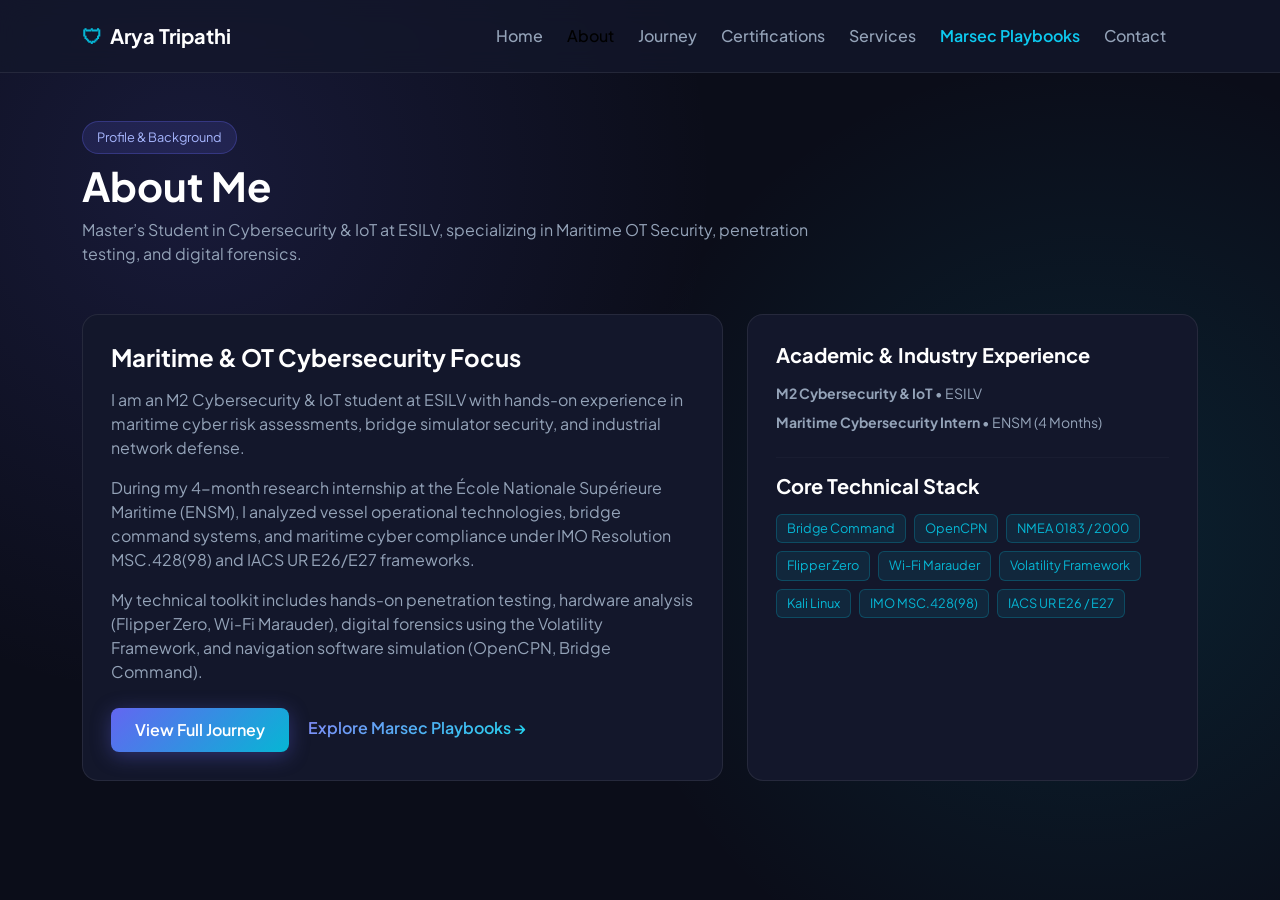
==== pages/about.html @ 4ea8a37b "Update about page with ESILV and ENSM experience" ====
<!DOCTYPE html>
<html lang="en">
<head>
    <meta charset="UTF-8">
    <meta name="viewport" content="width=device-width, initial-scale=1.0">
    <title>About | Arya Tripathi</title>
    <!-- Bootstrap 5 -->
    <link href="https://cdn.jsdelivr.net/npm/bootstrap@5.3.0/dist/css/bootstrap.min.css" rel="stylesheet">
    <!-- Google Fonts -->
    <link href="https://fonts.googleapis.com/css2?family=Plus+Jakarta+Sans:wght@300;400;600;700&display=swap" rel="stylesheet">
    <style>
        :root {
            --bg-dark: #0b0d19;
            --card-bg: #13172b;
            --accent-purple: #6366f1;
            --accent-cyan: #06b6d4;
            --text-main: #f8fafc;
            --text-muted: #94a3b8;
        }

        body {
            background-color: var(--bg-dark);
            color: var(--text-main);
            font-family: 'Plus Jakarta Sans', sans-serif;
            background-image: 
                radial-gradient(circle at 15% 20%, rgba(99, 102, 241, 0.15) 0%, transparent 40%),
                radial-gradient(circle at 85% 60%, rgba(6, 182, 212, 0.12) 0%, transparent 40%);
            background-attachment: fixed;
            min-height: 100vh;
        }

        .navbar-custom {
            background: rgba(19, 23, 43, 0.75);
            backdrop-filter: blur(12px);
            border-bottom: 1px solid rgba(255, 255, 255, 0.08);
        }

        .nav-link {
            color: var(--text-muted);
            font-weight: 500;
            transition: color 0.3s;
        }

        .nav-link:hover, .nav-link.active {
            color: var(--accent-cyan);
        }

        .card-custom {
            background: var(--card-bg);
            border: 1px solid rgba(255, 255, 255, 0.08);
            border-radius: 16px;
            padding: 28px;
            transition: all 0.3s ease;
        }

        .card-custom:hover {
            border-color: rgba(99, 102, 241, 0.4);
            transform: translateY(-2px);
        }

        .text-gradient {
            background: linear-gradient(135deg, #818cf8, #22d3ee);
            -webkit-background-clip: text;
            -webkit-text-fill-color: transparent;
        }

        .badge-custom {
            background: rgba(99, 102, 241, 0.15);
            color: #a5b4fc;
            border: 1px solid rgba(99, 102, 241, 0.3);
            border-radius: 20px;
            padding: 6px 14px;
            font-size: 0.8rem;
        }

        .tag-tech {
            background: rgba(6, 182, 212, 0.1);
            color: var(--accent-cyan);
            border: 1px solid rgba(6, 182, 212, 0.25);
            border-radius: 6px;
            padding: 4px 10px;
            font-size: 0.8rem;
            display: inline-block;
        }

        .btn-glow {
            background: linear-gradient(135deg, var(--accent-purple), var(--accent-cyan));
            color: #fff;
            border: none;
            border-radius: 8px;
            font-weight: 600;
            padding: 10px 24px;
            box-shadow: 0 4px 20px rgba(99, 102, 241, 0.35);
            transition: transform 0.2s, box-shadow 0.2s;
            text-decoration: none;
        }

        .btn-glow:hover {
            transform: translateY(-2px);
            box-shadow: 0 6px 25px rgba(6, 182, 212, 0.45);
            color: #fff;
        }
    </style>
</head>
<body>

    <!-- Navigation Bar -->
    <nav class="navbar navbar-expand-lg navbar-custom sticky-top py-3">
        <div class="container">
            <a class="navbar-brand fw-bold text-white d-flex align-items-center gap-2" href="../index.html">
                <span style="color: var(--accent-cyan);">&#128737;</span> Arya Tripathi
            </a>
            <button class="navbar-toggler text-white border-0" type="button" data-bs-toggle="collapse" data-bs-target="#navbarNav">
                <span class="navbar-toggler-icon"></span>
            </button>
            <div class="collapse navbar-collapse justify-content-end" id="navbarNav">
                <ul class="navbar-nav gap-2 me-4">
                    <li class="nav-item"><a class="nav-link" href="../index.html">Home</a></li>
                    <li class="nav-item"><a class="nav-link active" href="about.html">About</a></li>
                    <li class="nav-item"><a class="nav-link" href="journey.html">Journey</a></li>
                    <li class="nav-item"><a class="nav-link" href="certifications.html">Certifications</a></li>
                    <li class="nav-item"><a class="nav-link" href="services.html">Services</a></li>
                    <li class="nav-item"><a class="nav-link text-info fw-semibold" href="playbook.html">Marsec Playbooks</a></li>
                    <li class="nav-item"><a class="nav-link" href="contact.html">Contact</a></li>
                </ul>
            </div>
        </div>
    </nav>

    <!-- Main Content -->
    <section class="py-5">
        <div class="container">
            <div class="mb-5">
                <span class="badge-custom mb-2 d-inline-block">Profile & Background</span>
                <h1 class="fw-bold text-white">About Me</h1>
                <p class="text-secondary col-lg-8" style="color: var(--text-muted) !important;">
                    Master’s Student in Cybersecurity & IoT at ESILV, specializing in Maritime OT Security, penetration testing, and digital forensics.
                </p>
            </div>

            <div class="row g-4">
                <!-- Biography -->
                <div class="col-lg-7">
                    <div class="card-custom h-100">
                        <h3 class="h4 text-white fw-bold mb-3">Maritime & OT Cybersecurity Focus</h3>
                        <p class="text-secondary mb-3" style="color: var(--text-muted) !important;">
                            I am an M2 Cybersecurity & IoT student at ESILV with hands-on experience in maritime cyber risk assessments, bridge simulator security, and industrial network defense.
                        </p>
                        <p class="text-secondary mb-3" style="color: var(--text-muted) !important;">
                            During my 4-month research internship at the École Nationale Supérieure Maritime (ENSM), I analyzed vessel operational technologies, bridge command systems, and maritime cyber compliance under IMO Resolution MSC.428(98) and IACS UR E26/E27 frameworks.
                        </p>
                        <p class="text-secondary mb-4" style="color: var(--text-muted) !important;">
                            My technical toolkit includes hands-on penetration testing, hardware analysis (Flipper Zero, Wi-Fi Marauder), digital forensics using the Volatility Framework, and navigation software simulation (OpenCPN, Bridge Command).
                        </p>
                        <div>
                            <a href="journey.html" class="btn btn-glow me-3">View Full Journey</a>
                            <a href="playbook.html" class="text-gradient fw-semibold text-decoration-none">Explore Marsec Playbooks &rarr;</a>
                        </div>
                    </div>
                </div>

                <!-- Academic & Technical Stack -->
                <div class="col-lg-5">
                    <div class="card-custom h-100">
                        <h3 class="h5 text-white fw-bold mb-3">Academic & Industry Experience</h3>
                        <p class="small text-secondary mb-2" style="color: var(--text-muted) !important;">
                            <strong>M2 Cybersecurity & IoT</strong> &bull; ESILV
                        </p>
                        <p class="small text-secondary mb-4" style="color: var(--text-muted) !important;">
                            <strong>Maritime Cybersecurity Intern</strong> &bull; ENSM (4 Months)
                        </p>

                        <hr style="border-color: rgba(255, 255, 255, 0.1);">

                        <h3 class="h5 text-white fw-bold my-3">Core Technical Stack</h3>
                        <div class="d-flex flex-wrap gap-2 mb-3">
                            <span class="tag-tech">Bridge Command</span>
                            <span class="tag-tech">OpenCPN</span>
                            <span class="tag-tech">NMEA 0183 / 2000</span>
                            <span class="tag-tech">Flipper Zero</span>
                            <span class="tag-tech">Wi-Fi Marauder</span>
                            <span class="tag-tech">Volatility Framework</span>
                            <span class="tag-tech">Kali Linux</span>
                            <span class="tag-tech">IMO MSC.428(98)</span>
                            <span class="tag-tech">IACS UR E26 / E27</span>
                        </div>
                    </div>
                </div>
            </div>
        </div>
    </section>

    <!-- Bootstrap JS -->
    <script src="https://cdn.jsdelivr.net/npm/bootstrap@5.3.0/dist/js/bootstrap.bundle.min.js"></script>
</body>
</html>
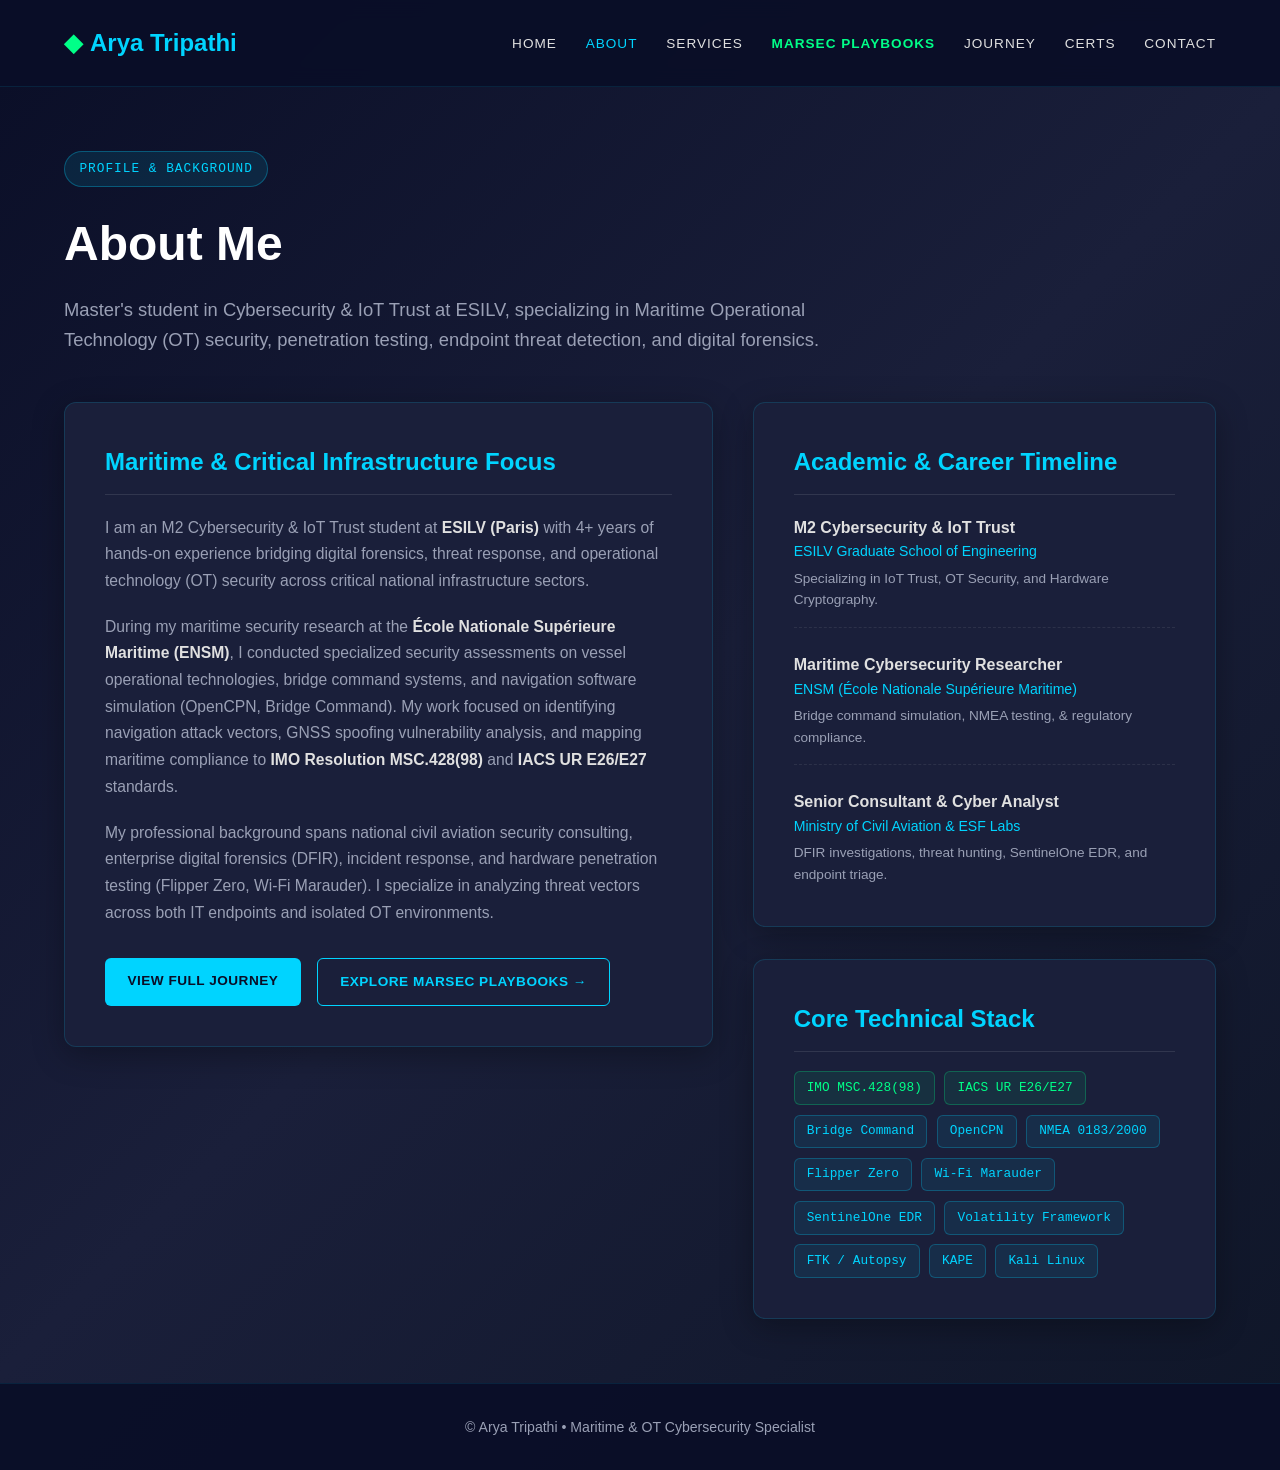
==== commit 25eb6fe6: "Enhance About page with expanded CV experience and responsive card layout" ====
--- a/pages/about.html
+++ b/pages/about.html
@@ -3,194 +3,357 @@
 <head>
     <meta charset="UTF-8">
     <meta name="viewport" content="width=device-width, initial-scale=1.0">
-    <title>About | Arya Tripathi</title>
-    <!-- Bootstrap 5 -->
-    <link href="https://cdn.jsdelivr.net/npm/bootstrap@5.3.0/dist/css/bootstrap.min.css" rel="stylesheet">
-    <!-- Google Fonts -->
-    <link href="https://fonts.googleapis.com/css2?family=Plus+Jakarta+Sans:wght@300;400;600;700&display=swap" rel="stylesheet">
+    <title>About | Arya Tripathi - Maritime & OT Cybersecurity</title>
     <style>
+        * {
+            margin: 0;
+            padding: 0;
+            box-sizing: border-box;
+        }
+
         :root {
-            --bg-dark: #0b0d19;
-            --card-bg: #13172b;
-            --accent-purple: #6366f1;
-            --accent-cyan: #06b6d4;
-            --text-main: #f8fafc;
-            --text-muted: #94a3b8;
+            --primary: #00d4ff;
+            --primary-dark: #0099cc;
+            --secondary: #1e3a5f;
+            --accent: #00ff88;
+            --dark-bg: #0a0e27;
+            --card-bg: #1a1f3a;
+            --text-light: #e0e0e0;
+            --text-muted: #9aa0b5;
         }
 
         body {
-            background-color: var(--bg-dark);
-            color: var(--text-main);
-            font-family: 'Plus Jakarta Sans', sans-serif;
-            background-image: 
-                radial-gradient(circle at 15% 20%, rgba(99, 102, 241, 0.15) 0%, transparent 40%),
-                radial-gradient(circle at 85% 60%, rgba(6, 182, 212, 0.12) 0%, transparent 40%);
-            background-attachment: fixed;
+            font-family: 'Segoe UI', Tahoma, Geneva, Verdana, sans-serif;
+            background: linear-gradient(135deg, #0a0e27 0%, #1a1f3a 50%, #0f1628 100%);
+            color: var(--text-light);
+            line-height: 1.6;
             min-height: 100vh;
-        }
-
-        .navbar-custom {
-            background: rgba(19, 23, 43, 0.75);
-            backdrop-filter: blur(12px);
-            border-bottom: 1px solid rgba(255, 255, 255, 0.08);
-        }
-
-        .nav-link {
+            display: flex;
+            flex-direction: column;
+        }
+
+        /* Navigation Bar */
+        nav {
+            display: flex;
+            justify-content: space-between;
+            align-items: center;
+            padding: 1.5rem 5%;
+            background: rgba(10, 14, 39, 0.95);
+            backdrop-filter: blur(10px);
+            border-bottom: 1px solid rgba(0, 212, 255, 0.1);
+            position: sticky;
+            top: 0;
+            z-index: 100;
+        }
+
+        .logo {
+            font-size: 1.5rem;
+            font-weight: 700;
+            color: var(--primary);
+            display: flex;
+            align-items: center;
+            gap: 0.5rem;
+        }
+
+        .logo::before {
+            content: "◆";
+            color: var(--accent);
+        }
+
+        nav ul {
+            display: flex;
+            list-style: none;
+            gap: 1.8rem;
+        }
+
+        nav a {
+            color: var(--text-light);
+            text-decoration: none;
+            font-size: 0.85rem;
+            text-transform: uppercase;
+            letter-spacing: 1px;
+            transition: all 0.3s ease;
+            position: relative;
+        }
+
+        nav a:hover,
+        nav a.active {
+            color: var(--primary);
+        }
+
+        nav a.highlight-link {
+            color: var(--accent);
+            font-weight: 600;
+        }
+
+        /* Container Layout */
+        .container {
+            max-width: 1300px;
+            margin: 0 auto;
+            padding: 4rem 5%;
+            flex: 1;
+            width: 100%;
+        }
+
+        .page-header {
+            margin-bottom: 3rem;
+        }
+
+        .status-badge {
+            display: inline-flex;
+            align-items: center;
+            gap: 0.5rem;
+            background: rgba(0, 212, 255, 0.1);
+            border: 1px solid rgba(0, 212, 255, 0.3);
+            color: var(--primary);
+            font-family: monospace;
+            font-size: 0.8rem;
+            padding: 0.4rem 0.9rem;
+            border-radius: 20px;
+            margin-bottom: 1.2rem;
+            letter-spacing: 1px;
+        }
+
+        .page-header h1 {
+            font-size: 3rem;
+            color: #ffffff;
+            margin-bottom: 0.8rem;
+        }
+
+        .page-header p {
+            font-size: 1.15rem;
             color: var(--text-muted);
-            font-weight: 500;
-            transition: color 0.3s;
-        }
-
-        .nav-link:hover, .nav-link.active {
-            color: var(--accent-cyan);
-        }
-
-        .card-custom {
+            max-width: 800px;
+        }
+
+        /* About Grid */
+        .about-grid {
+            display: grid;
+            grid-template-columns: 1.4fr 1fr;
+            gap: 2.5rem;
+            align-items: start;
+        }
+
+        .card {
             background: var(--card-bg);
-            border: 1px solid rgba(255, 255, 255, 0.08);
-            border-radius: 16px;
-            padding: 28px;
+            border: 1px solid rgba(0, 212, 255, 0.15);
+            border-radius: 12px;
+            padding: 2.5rem;
+            box-shadow: 0 8px 32px rgba(0, 0, 0, 0.3);
+        }
+
+        .card h2 {
+            font-size: 1.5rem;
+            color: var(--primary);
+            margin-bottom: 1.2rem;
+            border-bottom: 1px solid rgba(255, 255, 255, 0.1);
+            padding-bottom: 0.8rem;
+        }
+
+        .card p {
+            color: var(--text-muted);
+            margin-bottom: 1.2rem;
+            font-size: 0.98rem;
+            line-height: 1.7;
+        }
+
+        .card p strong {
+            color: var(--text-light);
+        }
+
+        /* Experience Timeline Pill Stack */
+        .timeline-item {
+            margin-bottom: 1.5rem;
+            padding-bottom: 1rem;
+            border-bottom: 1px dashed rgba(255, 255, 255, 0.08);
+        }
+
+        .timeline-item:last-child {
+            border-bottom: none;
+            margin-bottom: 0;
+            padding-bottom: 0;
+        }
+
+        .timeline-role {
+            font-weight: 700;
+            color: var(--text-light);
+            font-size: 1rem;
+        }
+
+        .timeline-org {
+            color: var(--primary);
+            font-size: 0.88rem;
+            margin-bottom: 0.3rem;
+        }
+
+        .timeline-desc {
+            font-size: 0.85rem;
+            color: var(--text-muted);
+        }
+
+        /* Skill Tag Pills */
+        .tech-stack {
+            display: flex;
+            flex-wrap: wrap;
+            gap: 0.6rem;
+            margin-top: 1.2rem;
+        }
+
+        .tag {
+            background: rgba(0, 212, 255, 0.08);
+            border: 1px solid rgba(0, 212, 255, 0.25);
+            color: var(--primary);
+            font-size: 0.8rem;
+            padding: 0.35rem 0.75rem;
+            border-radius: 6px;
+            font-family: monospace;
+        }
+
+        .tag-accent {
+            background: rgba(0, 255, 136, 0.08);
+            border-color: rgba(0, 255, 136, 0.25);
+            color: var(--accent);
+        }
+
+        .btn-group {
+            display: flex;
+            gap: 1rem;
+            margin-top: 2rem;
+        }
+
+        .btn {
+            padding: 0.75rem 1.4rem;
+            border-radius: 6px;
+            text-decoration: none;
+            font-weight: 600;
+            font-size: 0.85rem;
             transition: all 0.3s ease;
-        }
-
-        .card-custom:hover {
-            border-color: rgba(99, 102, 241, 0.4);
+            text-transform: uppercase;
+            letter-spacing: 0.5px;
+        }
+
+        .btn-primary {
+            background: var(--primary);
+            color: #0a0e27;
+        }
+
+        .btn-primary:hover {
+            background: var(--primary-dark);
             transform: translateY(-2px);
         }
 
-        .text-gradient {
-            background: linear-gradient(135deg, #818cf8, #22d3ee);
-            -webkit-background-clip: text;
-            -webkit-text-fill-color: transparent;
-        }
-
-        .badge-custom {
-            background: rgba(99, 102, 241, 0.15);
-            color: #a5b4fc;
-            border: 1px solid rgba(99, 102, 241, 0.3);
-            border-radius: 20px;
-            padding: 6px 14px;
-            font-size: 0.8rem;
-        }
-
-        .tag-tech {
-            background: rgba(6, 182, 212, 0.1);
-            color: var(--accent-cyan);
-            border: 1px solid rgba(6, 182, 212, 0.25);
-            border-radius: 6px;
-            padding: 4px 10px;
-            font-size: 0.8rem;
-            display: inline-block;
-        }
-
-        .btn-glow {
-            background: linear-gradient(135deg, var(--accent-purple), var(--accent-cyan));
-            color: #fff;
-            border: none;
-            border-radius: 8px;
-            font-weight: 600;
-            padding: 10px 24px;
-            box-shadow: 0 4px 20px rgba(99, 102, 241, 0.35);
-            transition: transform 0.2s, box-shadow 0.2s;
-            text-decoration: none;
-        }
-
-        .btn-glow:hover {
-            transform: translateY(-2px);
-            box-shadow: 0 6px 25px rgba(6, 182, 212, 0.45);
-            color: #fff;
+        .btn-secondary {
+            border: 1px solid var(--primary);
+            color: var(--primary);
+        }
+
+        .btn-secondary:hover {
+            background: rgba(0, 212, 255, 0.1);
+        }
+
+        footer {
+            background: rgba(10, 14, 39, 0.95);
+            padding: 2rem 5%;
+            text-align: center;
+            color: var(--text-muted);
+            font-size: 0.88rem;
+            border-top: 1px solid rgba(0, 212, 255, 0.1);
+        }
+
+        @media (max-width: 900px) {
+            .about-grid {
+                grid-template-columns: 1fr;
+            }
         }
     </style>
 </head>
 <body>
 
-    <!-- Navigation Bar -->
-    <nav class="navbar navbar-expand-lg navbar-custom sticky-top py-3">
-        <div class="container">
-            <a class="navbar-brand fw-bold text-white d-flex align-items-center gap-2" href="../index.html">
-                <span style="color: var(--accent-cyan);">&#128737;</span> Arya Tripathi
-            </a>
-            <button class="navbar-toggler text-white border-0" type="button" data-bs-toggle="collapse" data-bs-target="#navbarNav">
-                <span class="navbar-toggler-icon"></span>
-            </button>
-            <div class="collapse navbar-collapse justify-content-end" id="navbarNav">
-                <ul class="navbar-nav gap-2 me-4">
-                    <li class="nav-item"><a class="nav-link" href="../index.html">Home</a></li>
-                    <li class="nav-item"><a class="nav-link active" href="about.html">About</a></li>
-                    <li class="nav-item"><a class="nav-link" href="journey.html">Journey</a></li>
-                    <li class="nav-item"><a class="nav-link" href="certifications.html">Certifications</a></li>
-                    <li class="nav-item"><a class="nav-link" href="services.html">Services</a></li>
-                    <li class="nav-item"><a class="nav-link text-info fw-semibold" href="playbook.html">Marsec Playbooks</a></li>
-                    <li class="nav-item"><a class="nav-link" href="contact.html">Contact</a></li>
-                </ul>
+    <nav>
+        <div class="logo">Arya Tripathi</div>
+        <ul>
+            <li><a href="../index.html">Home</a></li>
+            <li><a href="about.html" class="active">About</a></li>
+            <li><a href="services.html">Services</a></li>
+            <li><a href="playbook.html" class="highlight-link">Marsec Playbooks</a></li>
+            <li><a href="journey.html">Journey</a></li>
+            <li><a href="certifications.html">Certs</a></li>
+            <li><a href="contact.html">Contact</a></li>
+        </ul>
+    </nav>
+
+    <div class="container">
+        <div class="page-header">
+            <div class="status-badge">PROFILE & BACKGROUND</div>
+            <h1>About Me</h1>
+            <p>Master's student in Cybersecurity & IoT Trust at ESILV, specializing in Maritime Operational Technology (OT) security, penetration testing, endpoint threat detection, and digital forensics.</p>
+        </div>
+
+        <div class="about-grid">
+            <!-- Left Card: Bio -->
+            <div class="card">
+                <h2>Maritime & Critical Infrastructure Focus</h2>
+                
+                <p>I am an M2 Cybersecurity & IoT Trust student at <strong>ESILV (Paris)</strong> with 4+ years of hands-on experience bridging digital forensics, threat response, and operational technology (OT) security across critical national infrastructure sectors.</p>
+                
+                <p>During my maritime security research at the <strong>École Nationale Supérieure Maritime (ENSM)</strong>, I conducted specialized security assessments on vessel operational technologies, bridge command systems, and navigation software simulation (OpenCPN, Bridge Command). My work focused on identifying navigation attack vectors, GNSS spoofing vulnerability analysis, and mapping maritime compliance to <strong>IMO Resolution MSC.428(98)</strong> and <strong>IACS UR E26/E27</strong> standards.</p>
+
+                <p>My professional background spans national civil aviation security consulting, enterprise digital forensics (DFIR), incident response, and hardware penetration testing (Flipper Zero, Wi-Fi Marauder). I specialize in analyzing threat vectors across both IT endpoints and isolated OT environments.</p>
+
+                <div class="btn-group">
+                    <a href="journey.html" class="btn btn-primary">View Full Journey</a>
+                    <a href="playbook.html" class="btn btn-secondary">Explore Marsec Playbooks →</a>
+                </div>
             </div>
-        </div>
-    </nav>
-
-    <!-- Main Content -->
-    <section class="py-5">
-        <div class="container">
-            <div class="mb-5">
-                <span class="badge-custom mb-2 d-inline-block">Profile & Background</span>
-                <h1 class="fw-bold text-white">About Me</h1>
-                <p class="text-secondary col-lg-8" style="color: var(--text-muted) !important;">
-                    Master’s Student in Cybersecurity & IoT at ESILV, specializing in Maritime OT Security, penetration testing, and digital forensics.
-                </p>
-            </div>
-
-            <div class="row g-4">
-                <!-- Biography -->
-                <div class="col-lg-7">
-                    <div class="card-custom h-100">
-                        <h3 class="h4 text-white fw-bold mb-3">Maritime & OT Cybersecurity Focus</h3>
-                        <p class="text-secondary mb-3" style="color: var(--text-muted) !important;">
-                            I am an M2 Cybersecurity & IoT student at ESILV with hands-on experience in maritime cyber risk assessments, bridge simulator security, and industrial network defense.
-                        </p>
-                        <p class="text-secondary mb-3" style="color: var(--text-muted) !important;">
-                            During my 4-month research internship at the École Nationale Supérieure Maritime (ENSM), I analyzed vessel operational technologies, bridge command systems, and maritime cyber compliance under IMO Resolution MSC.428(98) and IACS UR E26/E27 frameworks.
-                        </p>
-                        <p class="text-secondary mb-4" style="color: var(--text-muted) !important;">
-                            My technical toolkit includes hands-on penetration testing, hardware analysis (Flipper Zero, Wi-Fi Marauder), digital forensics using the Volatility Framework, and navigation software simulation (OpenCPN, Bridge Command).
-                        </p>
-                        <div>
-                            <a href="journey.html" class="btn btn-glow me-3">View Full Journey</a>
-                            <a href="playbook.html" class="text-gradient fw-semibold text-decoration-none">Explore Marsec Playbooks &rarr;</a>
-                        </div>
+
+            <!-- Right Card: Timeline & Stack -->
+            <div>
+                <div class="card" style="margin-bottom: 2rem;">
+                    <h2>Academic & Career Timeline</h2>
+                    
+                    <div class="timeline-item">
+                        <div class="timeline-role">M2 Cybersecurity & IoT Trust</div>
+                        <div class="timeline-org">ESILV Graduate School of Engineering</div>
+                        <div class="timeline-desc">Specializing in IoT Trust, OT Security, and Hardware Cryptography.</div>
+                    </div>
+
+                    <div class="timeline-item">
+                        <div class="timeline-role">Maritime Cybersecurity Researcher</div>
+                        <div class="timeline-org">ENSM (École Nationale Supérieure Maritime)</div>
+                        <div class="timeline-desc">Bridge command simulation, NMEA testing, & regulatory compliance.</div>
+                    </div>
+
+                    <div class="timeline-item">
+                        <div class="timeline-role">Senior Consultant & Cyber Analyst</div>
+                        <div class="timeline-org">Ministry of Civil Aviation & ESF Labs</div>
+                        <div class="timeline-desc">DFIR investigations, threat hunting, SentinelOne EDR, and endpoint triage.</div>
                     </div>
                 </div>
 
-                <!-- Academic & Technical Stack -->
-                <div class="col-lg-5">
-                    <div class="card-custom h-100">
-                        <h3 class="h5 text-white fw-bold mb-3">Academic & Industry Experience</h3>
-                        <p class="small text-secondary mb-2" style="color: var(--text-muted) !important;">
-                            <strong>M2 Cybersecurity & IoT</strong> &bull; ESILV
-                        </p>
-                        <p class="small text-secondary mb-4" style="color: var(--text-muted) !important;">
-                            <strong>Maritime Cybersecurity Intern</strong> &bull; ENSM (4 Months)
-                        </p>
-
-                        <hr style="border-color: rgba(255, 255, 255, 0.1);">
-
-                        <h3 class="h5 text-white fw-bold my-3">Core Technical Stack</h3>
-                        <div class="d-flex flex-wrap gap-2 mb-3">
-                            <span class="tag-tech">Bridge Command</span>
-                            <span class="tag-tech">OpenCPN</span>
-                            <span class="tag-tech">NMEA 0183 / 2000</span>
-                            <span class="tag-tech">Flipper Zero</span>
-                            <span class="tag-tech">Wi-Fi Marauder</span>
-                            <span class="tag-tech">Volatility Framework</span>
-                            <span class="tag-tech">Kali Linux</span>
-                            <span class="tag-tech">IMO MSC.428(98)</span>
-                            <span class="tag-tech">IACS UR E26 / E27</span>
-                        </div>
+                <div class="card">
+                    <h2>Core Technical Stack</h2>
+                    <div class="tech-stack">
+                        <span class="tag tag-accent">IMO MSC.428(98)</span>
+                        <span class="tag tag-accent">IACS UR E26/E27</span>
+                        <span class="tag">Bridge Command</span>
+                        <span class="tag">OpenCPN</span>
+                        <span class="tag">NMEA 0183/2000</span>
+                        <span class="tag">Flipper Zero</span>
+                        <span class="tag">Wi-Fi Marauder</span>
+                        <span class="tag">SentinelOne EDR</span>
+                        <span class="tag">Volatility Framework</span>
+                        <span class="tag">FTK / Autopsy</span>
+                        <span class="tag">KAPE</span>
+                        <span class="tag">Kali Linux</span>
                     </div>
                 </div>
             </div>
         </div>
-    </section>
-
-    <!-- Bootstrap JS -->
-    <script src="https://cdn.jsdelivr.net/npm/bootstrap@5.3.0/dist/js/bootstrap.bundle.min.js"></script>
+    </div>
+
+    <footer>
+        <p>&copy; Arya Tripathi &bull; Maritime & OT Cybersecurity Specialist</p>
+    </footer>
+
 </body>
 </html>
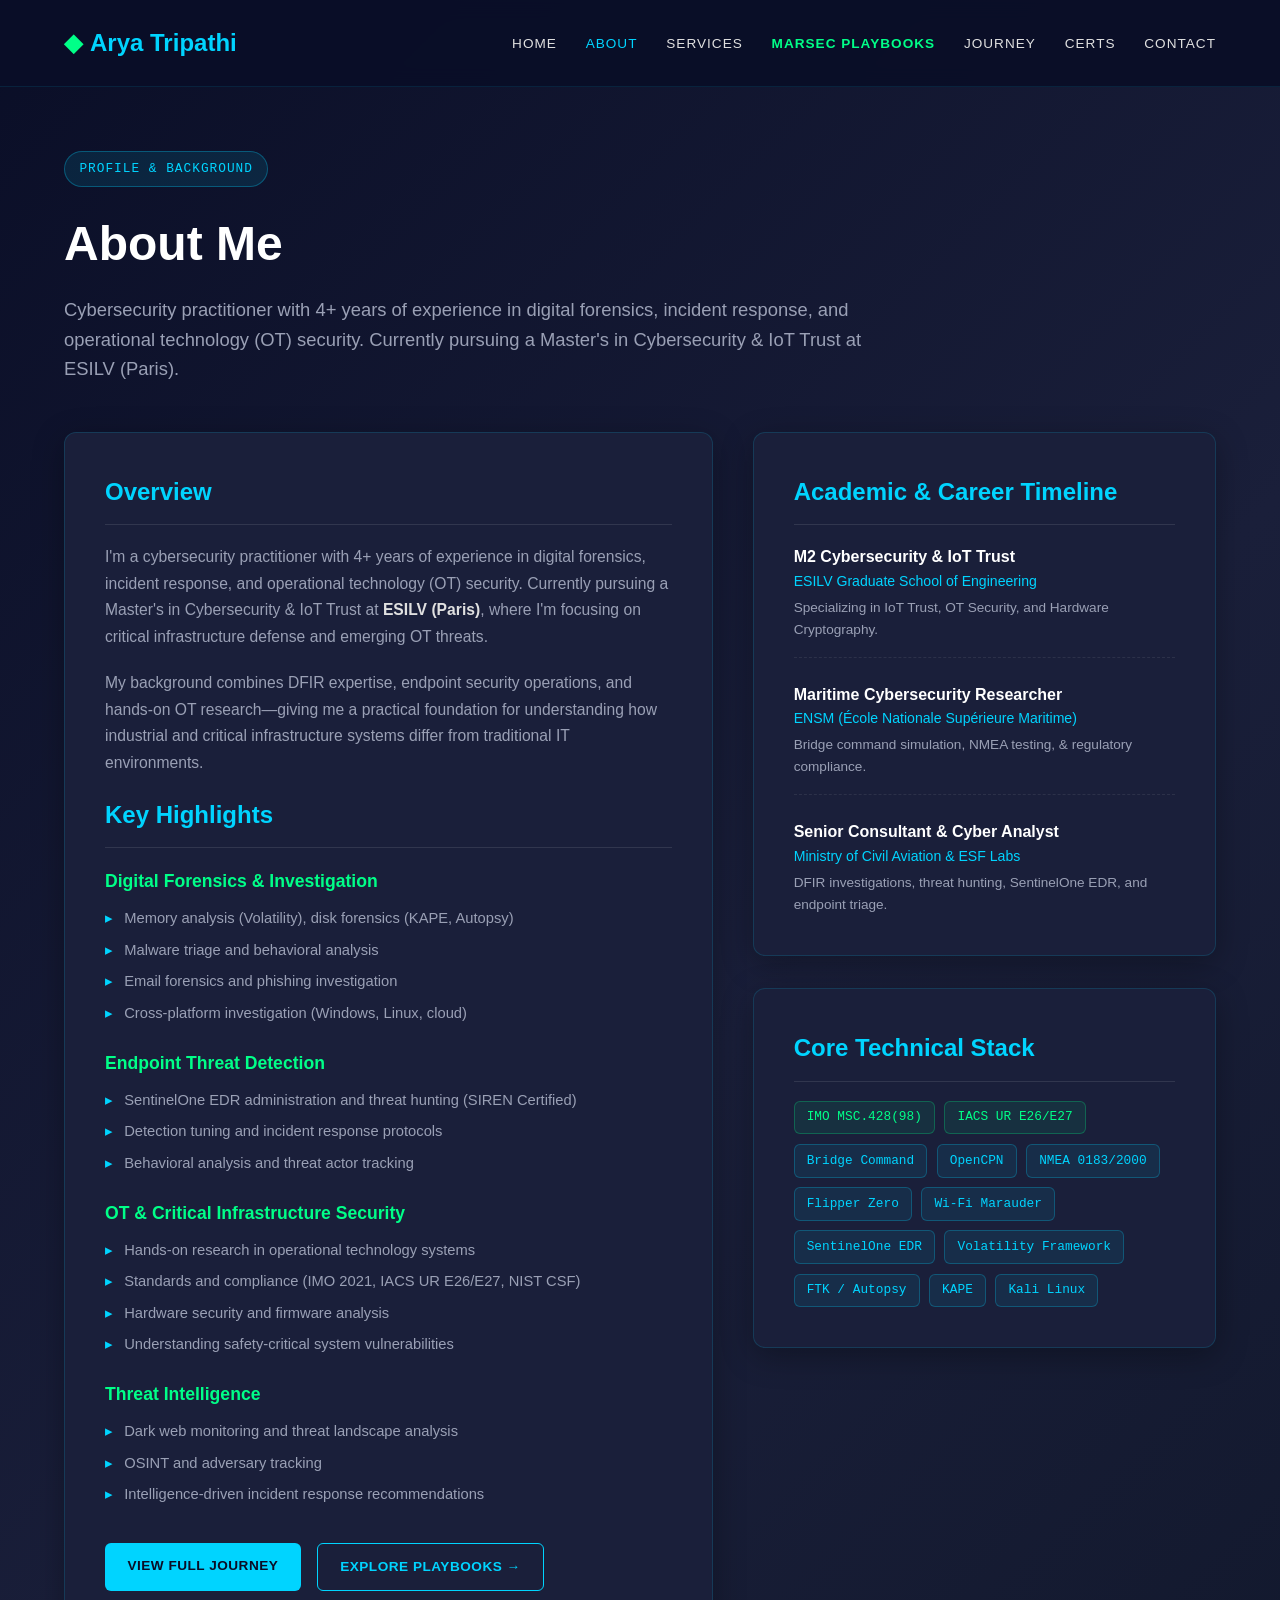
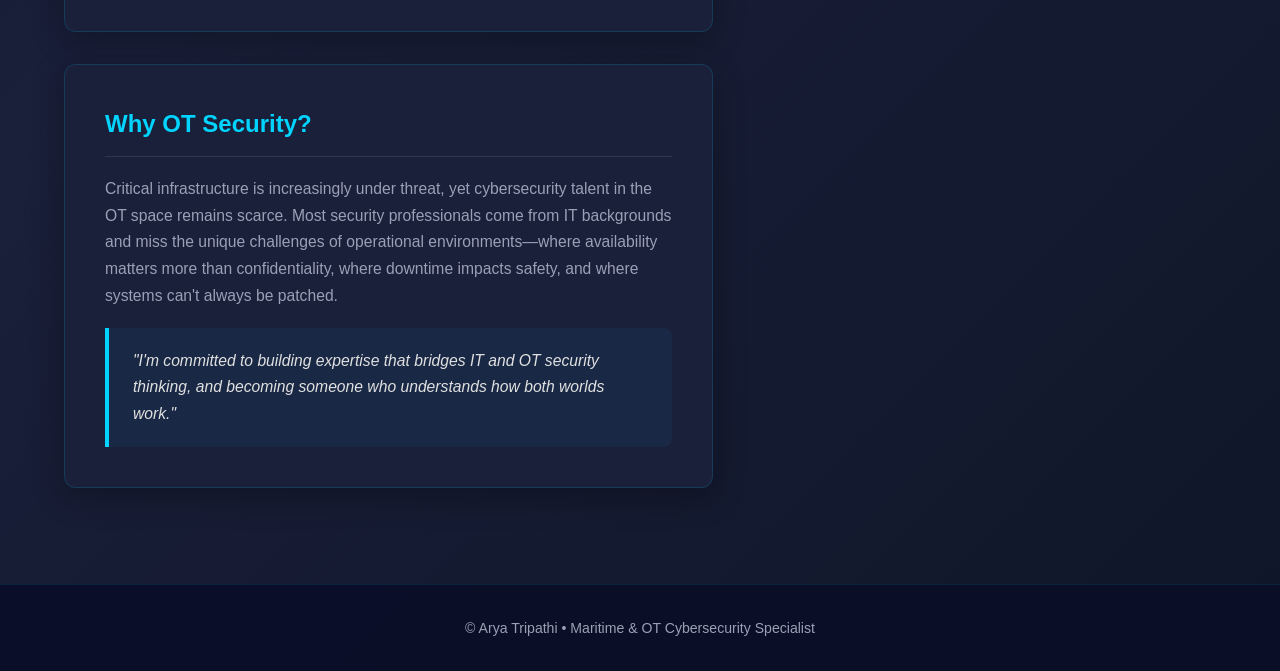
==== commit 8a7b87c6: "Update About page content with revised bio and OT security narrative" ====
--- a/pages/about.html
+++ b/pages/about.html
@@ -140,6 +140,7 @@
             border-radius: 12px;
             padding: 2.5rem;
             box-shadow: 0 8px 32px rgba(0, 0, 0, 0.3);
+            margin-bottom: 2rem;
         }
 
         .card h2 {
@@ -148,6 +149,12 @@
             margin-bottom: 1.2rem;
             border-bottom: 1px solid rgba(255, 255, 255, 0.1);
             padding-bottom: 0.8rem;
+        }
+
+        .card h3 {
+            font-size: 1.1rem;
+            color: var(--accent);
+            margin: 1.2rem 0 0.5rem 0;
         }
 
         .card p {
@@ -161,7 +168,43 @@
             color: var(--text-light);
         }
 
-        /* Experience Timeline Pill Stack */
+        .card ul {
+            list-style: none;
+            padding-left: 0;
+            margin-bottom: 1.2rem;
+        }
+
+        .card ul li {
+            color: var(--text-muted);
+            font-size: 0.92rem;
+            padding: 0.25rem 0;
+            position: relative;
+            padding-left: 1.2rem;
+        }
+
+        .card ul li::before {
+            content: "▸";
+            position: absolute;
+            left: 0;
+            color: var(--primary);
+        }
+
+        /* Highlight box for "Why OT Security?" */
+        .quote-box {
+            background: rgba(0, 212, 255, 0.05);
+            border-left: 4px solid var(--primary);
+            padding: 1.2rem 1.5rem;
+            border-radius: 0 8px 8px 0;
+            margin-top: 1rem;
+        }
+
+        .quote-box p {
+            font-style: italic;
+            color: var(--text-light);
+            margin-bottom: 0;
+        }
+
+        /* Right Column Specific Styling (Matches Screenshot) */
         .timeline-item {
             margin-bottom: 1.5rem;
             padding-bottom: 1rem;
@@ -176,7 +219,7 @@
 
         .timeline-role {
             font-weight: 700;
-            color: var(--text-light);
+            color: #ffffff;
             font-size: 1rem;
         }
 
@@ -191,12 +234,11 @@
             color: var(--text-muted);
         }
 
-        /* Skill Tag Pills */
         .tech-stack {
             display: flex;
             flex-wrap: wrap;
             gap: 0.6rem;
-            margin-top: 1.2rem;
+            margin-top: 1rem;
         }
 
         .tag {
@@ -286,29 +328,67 @@
         <div class="page-header">
             <div class="status-badge">PROFILE & BACKGROUND</div>
             <h1>About Me</h1>
-            <p>Master's student in Cybersecurity & IoT Trust at ESILV, specializing in Maritime Operational Technology (OT) security, penetration testing, endpoint threat detection, and digital forensics.</p>
+            <p>Cybersecurity practitioner with 4+ years of experience in digital forensics, incident response, and operational technology (OT) security. Currently pursuing a Master's in Cybersecurity & IoT Trust at ESILV (Paris).</p>
         </div>
 
         <div class="about-grid">
-            <!-- Left Card: Bio -->
-            <div class="card">
-                <h2>Maritime & Critical Infrastructure Focus</h2>
-                
-                <p>I am an M2 Cybersecurity & IoT Trust student at <strong>ESILV (Paris)</strong> with 4+ years of hands-on experience bridging digital forensics, threat response, and operational technology (OT) security across critical national infrastructure sectors.</p>
-                
-                <p>During my maritime security research at the <strong>École Nationale Supérieure Maritime (ENSM)</strong>, I conducted specialized security assessments on vessel operational technologies, bridge command systems, and navigation software simulation (OpenCPN, Bridge Command). My work focused on identifying navigation attack vectors, GNSS spoofing vulnerability analysis, and mapping maritime compliance to <strong>IMO Resolution MSC.428(98)</strong> and <strong>IACS UR E26/E27</strong> standards.</p>
-
-                <p>My professional background spans national civil aviation security consulting, enterprise digital forensics (DFIR), incident response, and hardware penetration testing (Flipper Zero, Wi-Fi Marauder). I specialize in analyzing threat vectors across both IT endpoints and isolated OT environments.</p>
-
-                <div class="btn-group">
-                    <a href="journey.html" class="btn btn-primary">View Full Journey</a>
-                    <a href="playbook.html" class="btn btn-secondary">Explore Marsec Playbooks →</a>
+            <!-- Left Column: Full Custom Bio Content -->
+            <div>
+                <div class="card">
+                    <h2>Overview</h2>
+                    <p>I'm a cybersecurity practitioner with 4+ years of experience in digital forensics, incident response, and operational technology (OT) security. Currently pursuing a Master's in Cybersecurity & IoT Trust at <strong>ESILV (Paris)</strong>, where I'm focusing on critical infrastructure defense and emerging OT threats.</p>
+                    <p>My background combines DFIR expertise, endpoint security operations, and hands-on OT research—giving me a practical foundation for understanding how industrial and critical infrastructure systems differ from traditional IT environments.</p>
+
+                    <h2>Key Highlights</h2>
+
+                    <h3>Digital Forensics & Investigation</h3>
+                    <ul>
+                        <li>Memory analysis (Volatility), disk forensics (KAPE, Autopsy)</li>
+                        <li>Malware triage and behavioral analysis</li>
+                        <li>Email forensics and phishing investigation</li>
+                        <li>Cross-platform investigation (Windows, Linux, cloud)</li>
+                    </ul>
+
+                    <h3>Endpoint Threat Detection</h3>
+                    <ul>
+                        <li>SentinelOne EDR administration and threat hunting (SIREN Certified)</li>
+                        <li>Detection tuning and incident response protocols</li>
+                        <li>Behavioral analysis and threat actor tracking</li>
+                    </ul>
+
+                    <h3>OT & Critical Infrastructure Security</h3>
+                    <ul>
+                        <li>Hands-on research in operational technology systems</li>
+                        <li>Standards and compliance (IMO 2021, IACS UR E26/E27, NIST CSF)</li>
+                        <li>Hardware security and firmware analysis</li>
+                        <li>Understanding safety-critical system vulnerabilities</li>
+                    </ul>
+
+                    <h3>Threat Intelligence</h3>
+                    <ul>
+                        <li>Dark web monitoring and threat landscape analysis</li>
+                        <li>OSINT and adversary tracking</li>
+                        <li>Intelligence-driven incident response recommendations</li>
+                    </ul>
+
+                    <div class="btn-group">
+                        <a href="journey.html" class="btn btn-primary">View Full Journey</a>
+                        <a href="playbook.html" class="btn btn-secondary">Explore Playbooks →</a>
+                    </div>
+                </div>
+
+                <div class="card">
+                    <h2>Why OT Security?</h2>
+                    <p>Critical infrastructure is increasingly under threat, yet cybersecurity talent in the OT space remains scarce. Most security professionals come from IT backgrounds and miss the unique challenges of operational environments—where availability matters more than confidentiality, where downtime impacts safety, and where systems can't always be patched.</p>
+                    <div class="quote-box">
+                        <p>"I'm committed to building expertise that bridges IT and OT security thinking, and becoming someone who understands how both worlds work."</p>
+                    </div>
                 </div>
             </div>
 
-            <!-- Right Card: Timeline & Stack -->
+            <!-- Right Column: Academic Timeline & Core Stack (Preserved exact from screenshot) -->
             <div>
-                <div class="card" style="margin-bottom: 2rem;">
+                <div class="card">
                     <h2>Academic & Career Timeline</h2>
                     
                     <div class="timeline-item">
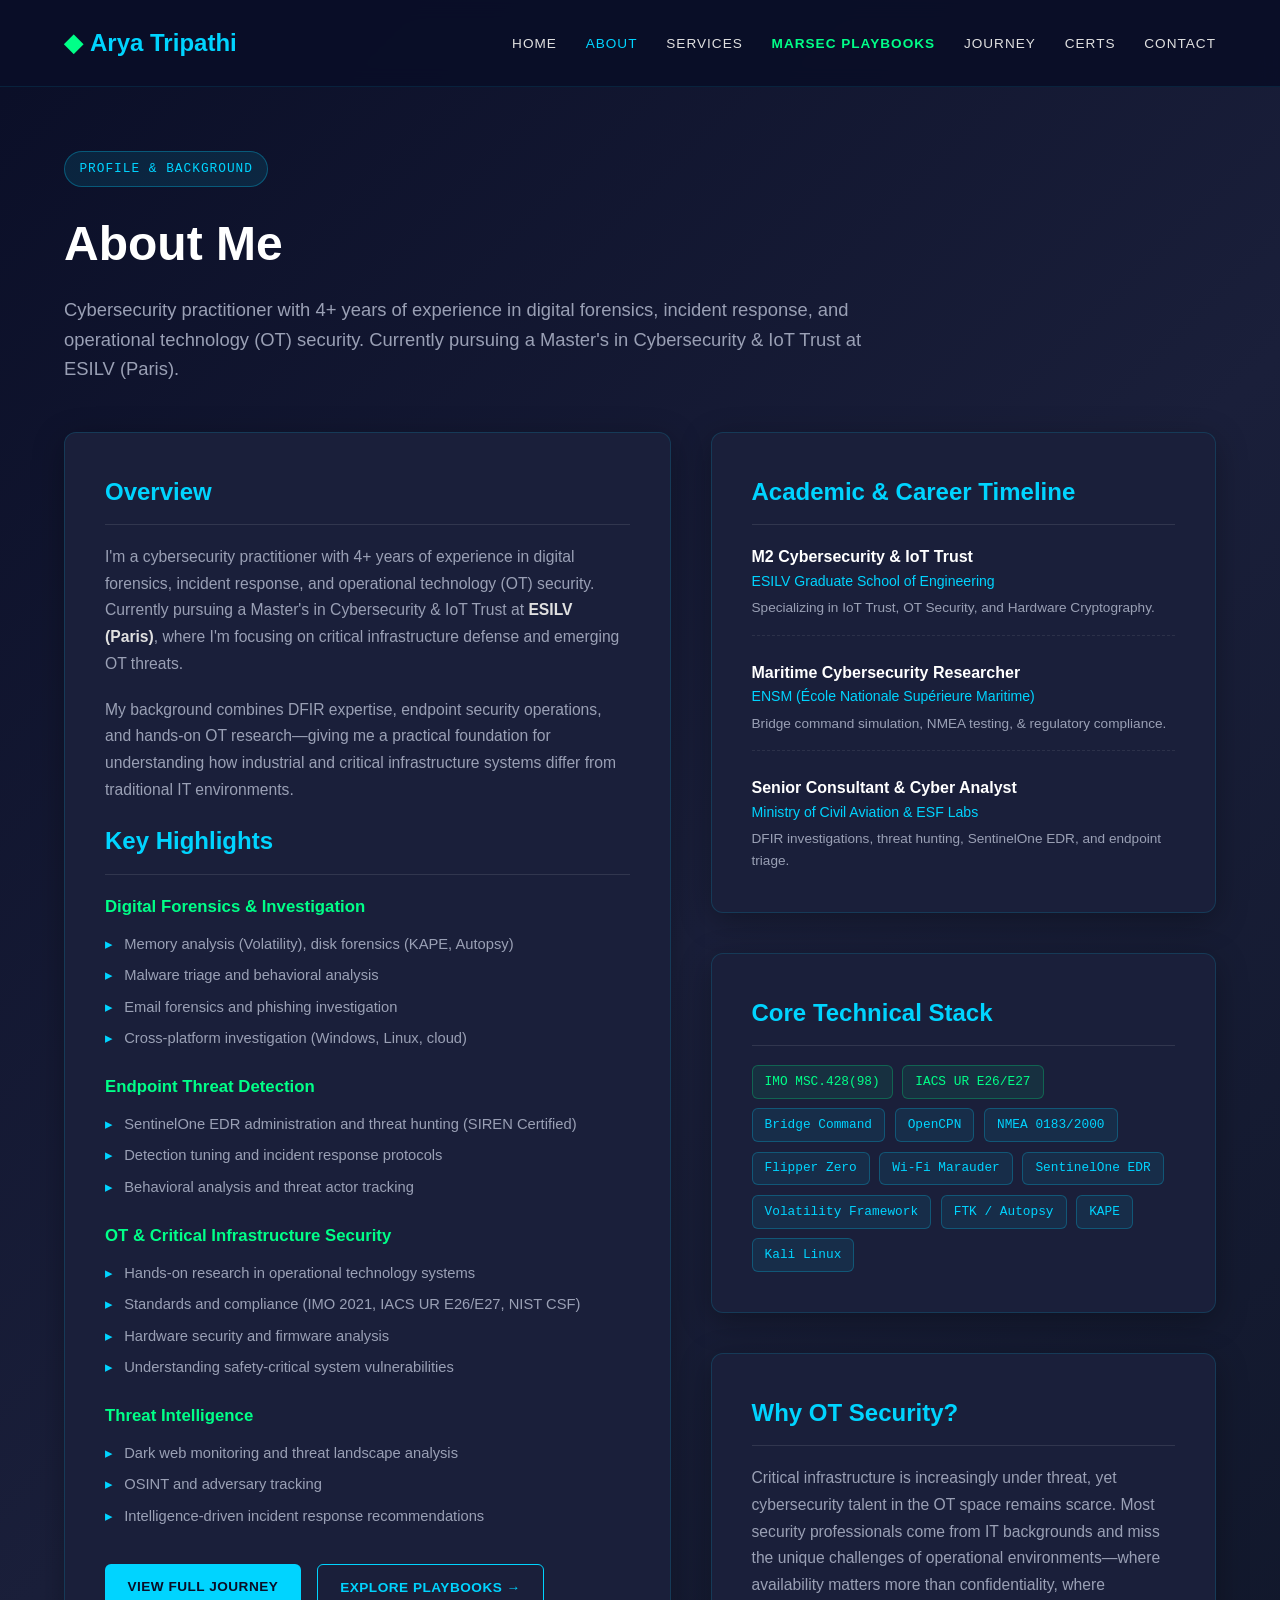
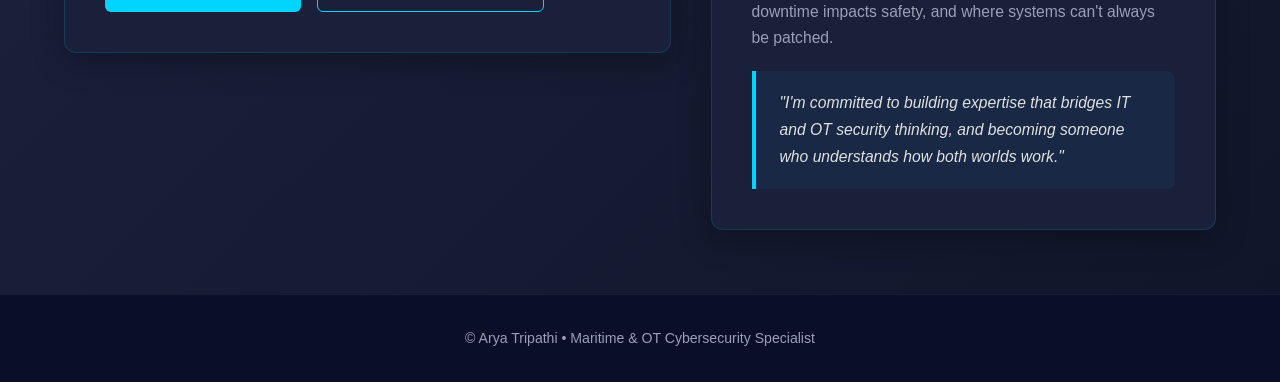
==== commit 429b64ba: "Update About page content with revised bio and OT security narrative" ====
--- a/pages/about.html
+++ b/pages/about.html
@@ -129,7 +129,7 @@
         /* About Grid */
         .about-grid {
             display: grid;
-            grid-template-columns: 1.4fr 1fr;
+            grid-template-columns: 1.2fr 1fr;
             gap: 2.5rem;
             align-items: start;
         }
@@ -140,7 +140,11 @@
             border-radius: 12px;
             padding: 2.5rem;
             box-shadow: 0 8px 32px rgba(0, 0, 0, 0.3);
-            margin-bottom: 2rem;
+            margin-bottom: 2.5rem;
+        }
+
+        .card:last-child {
+            margin-bottom: 0;
         }
 
         .card h2 {
@@ -152,7 +156,7 @@
         }
 
         .card h3 {
-            font-size: 1.1rem;
+            font-size: 1.05rem;
             color: var(--accent);
             margin: 1.2rem 0 0.5rem 0;
         }
@@ -204,7 +208,7 @@
             margin-bottom: 0;
         }
 
-        /* Right Column Specific Styling (Matches Screenshot) */
+        /* Timeline Items */
         .timeline-item {
             margin-bottom: 1.5rem;
             padding-bottom: 1rem;
@@ -234,6 +238,7 @@
             color: var(--text-muted);
         }
 
+        /* Tech Stack Tags */
         .tech-stack {
             display: flex;
             flex-wrap: wrap;
@@ -332,7 +337,7 @@
         </div>
 
         <div class="about-grid">
-            <!-- Left Column: Full Custom Bio Content -->
+            <!-- Left Column: Overview & Key Highlights -->
             <div>
                 <div class="card">
                     <h2>Overview</h2>
@@ -376,17 +381,9 @@
                         <a href="playbook.html" class="btn btn-secondary">Explore Playbooks →</a>
                     </div>
                 </div>
-
-                <div class="card">
-                    <h2>Why OT Security?</h2>
-                    <p>Critical infrastructure is increasingly under threat, yet cybersecurity talent in the OT space remains scarce. Most security professionals come from IT backgrounds and miss the unique challenges of operational environments—where availability matters more than confidentiality, where downtime impacts safety, and where systems can't always be patched.</p>
-                    <div class="quote-box">
-                        <p>"I'm committed to building expertise that bridges IT and OT security thinking, and becoming someone who understands how both worlds work."</p>
-                    </div>
-                </div>
             </div>
 
-            <!-- Right Column: Academic Timeline & Core Stack (Preserved exact from screenshot) -->
+            <!-- Right Column: Academic Timeline, Core Stack & Why OT Security -->
             <div>
                 <div class="card">
                     <h2>Academic & Career Timeline</h2>
@@ -427,6 +424,14 @@
                         <span class="tag">Kali Linux</span>
                     </div>
                 </div>
+
+                <div class="card">
+                    <h2>Why OT Security?</h2>
+                    <p>Critical infrastructure is increasingly under threat, yet cybersecurity talent in the OT space remains scarce. Most security professionals come from IT backgrounds and miss the unique challenges of operational environments—where availability matters more than confidentiality, where downtime impacts safety, and where systems can't always be patched.</p>
+                    <div class="quote-box">
+                        <p>"I'm committed to building expertise that bridges IT and OT security thinking, and becoming someone who understands how both worlds work."</p>
+                    </div>
+                </div>
             </div>
         </div>
     </div>
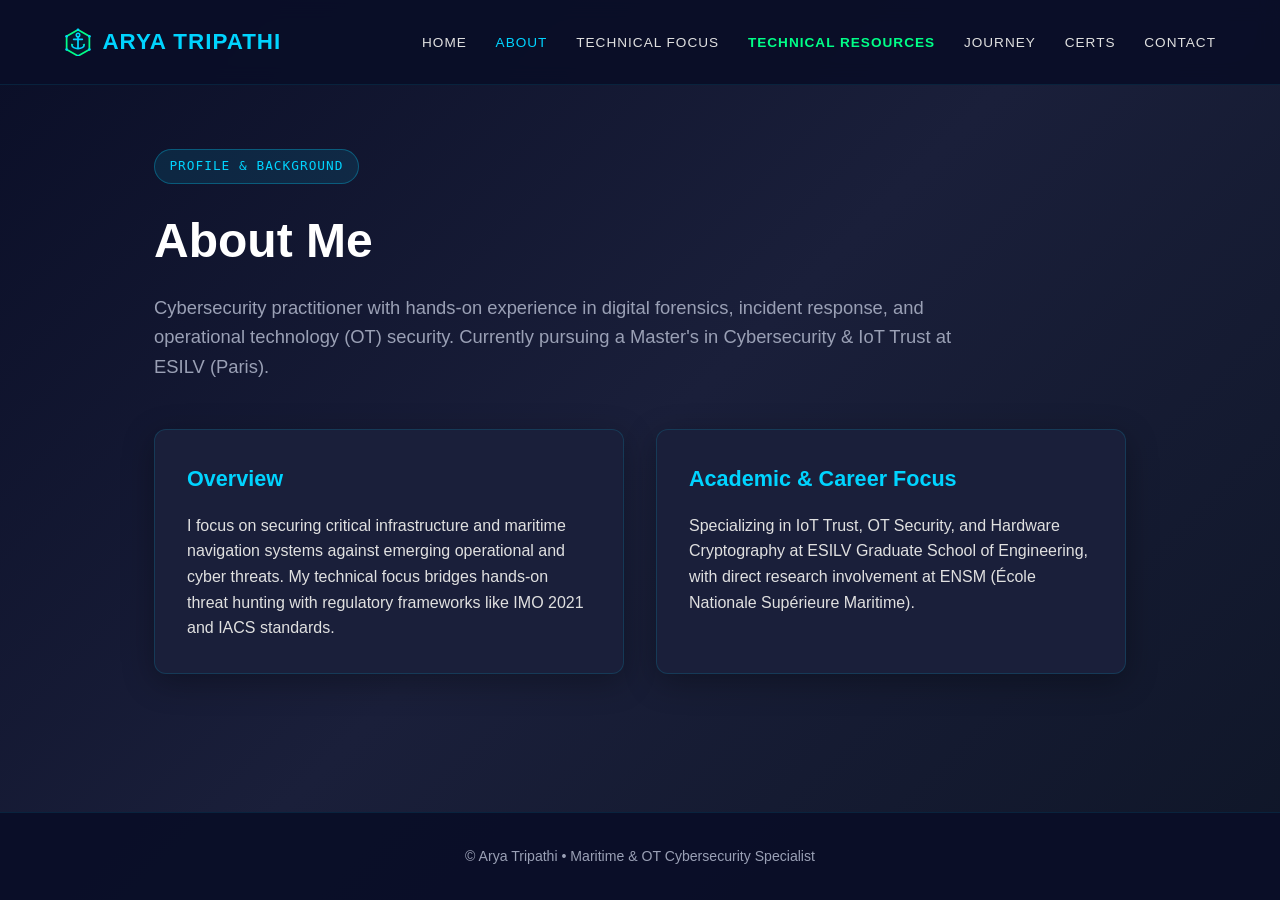
==== commit 391116eb: "Add custom Cyber Anchor" ====
--- a/pages/about.html
+++ b/pages/about.html
@@ -5,12 +5,7 @@
     <meta name="viewport" content="width=device-width, initial-scale=1.0">
     <title>About | Arya Tripathi - Maritime & OT Cybersecurity</title>
     <style>
-        * {
-            margin: 0;
-            padding: 0;
-            box-sizing: border-box;
-        }
-
+        * { margin: 0; padding: 0; box-sizing: border-box; }
         :root {
             --primary: #00d4ff;
             --primary-dark: #0099cc;
@@ -21,7 +16,6 @@
             --text-light: #e0e0e0;
             --text-muted: #9aa0b5;
         }
-
         body {
             font-family: 'Segoe UI', Tahoma, Geneva, Verdana, sans-serif;
             background: linear-gradient(135deg, #0a0e27 0%, #1a1f3a 50%, #0f1628 100%);
@@ -31,8 +25,6 @@
             display: flex;
             flex-direction: column;
         }
-
-        /* Navigation Bar */
         nav {
             display: flex;
             justify-content: space-between;
@@ -45,27 +37,24 @@
             top: 0;
             z-index: 100;
         }
-
         .logo {
-            font-size: 1.5rem;
+            font-size: 1.4rem;
             font-weight: 700;
             color: var(--primary);
             display: flex;
             align-items: center;
-            gap: 0.5rem;
+            gap: 0.65rem;
+            text-decoration: none;
         }
-
-        .logo::before {
-            content: "◆";
-            color: var(--accent);
+        .cyber-anchor-icon {
+            width: 28px;
+            height: 28px;
+            transition: transform 0.3s ease;
         }
-
-        nav ul {
-            display: flex;
-            list-style: none;
-            gap: 1.8rem;
+        .logo:hover .cyber-anchor-icon {
+            transform: scale(1.1) rotate(5deg);
         }
-
+        nav ul { display: flex; list-style: none; gap: 1.8rem; }
         nav a {
             color: var(--text-light);
             text-decoration: none;
@@ -73,32 +62,11 @@
             text-transform: uppercase;
             letter-spacing: 1px;
             transition: all 0.3s ease;
-            position: relative;
         }
-
-        nav a:hover,
-        nav a.active {
-            color: var(--primary);
-        }
-
-        nav a.highlight-link {
-            color: var(--accent);
-            font-weight: 600;
-        }
-
-        /* Container Layout */
-        .container {
-            max-width: 1300px;
-            margin: 0 auto;
-            padding: 4rem 5%;
-            flex: 1;
-            width: 100%;
-        }
-
-        .page-header {
-            margin-bottom: 3rem;
-        }
-
+        nav a:hover, nav a.active { color: var(--primary); }
+        nav a.highlight-link { color: var(--accent); font-weight: 600; }
+        .container { max-width: 1100px; margin: 0 auto; padding: 4rem 5%; flex: 1; width: 100%; }
+        .page-header { margin-bottom: 3rem; }
         .status-badge {
             display: inline-flex;
             align-items: center;
@@ -113,191 +81,17 @@
             margin-bottom: 1.2rem;
             letter-spacing: 1px;
         }
-
-        .page-header h1 {
-            font-size: 3rem;
-            color: #ffffff;
-            margin-bottom: 0.8rem;
-        }
-
-        .page-header p {
-            font-size: 1.15rem;
-            color: var(--text-muted);
-            max-width: 800px;
-        }
-
-        /* About Grid */
-        .about-grid {
-            display: grid;
-            grid-template-columns: 1.2fr 1fr;
-            gap: 2.5rem;
-            align-items: start;
-        }
-
+        .page-header h1 { font-size: 3rem; color: #ffffff; margin-bottom: 0.8rem; }
+        .page-header p { font-size: 1.15rem; color: var(--text-muted); max-width: 800px; }
+        .grid { display: grid; grid-template-columns: repeat(auto-fit, minmax(320px, 1fr)); gap: 2rem; }
         .card {
             background: var(--card-bg);
             border: 1px solid rgba(0, 212, 255, 0.15);
             border-radius: 12px;
-            padding: 2.5rem;
+            padding: 2rem;
             box-shadow: 0 8px 32px rgba(0, 0, 0, 0.3);
-            margin-bottom: 2.5rem;
         }
-
-        .card:last-child {
-            margin-bottom: 0;
-        }
-
-        .card h2 {
-            font-size: 1.5rem;
-            color: var(--primary);
-            margin-bottom: 1.2rem;
-            border-bottom: 1px solid rgba(255, 255, 255, 0.1);
-            padding-bottom: 0.8rem;
-        }
-
-        .card h3 {
-            font-size: 1.05rem;
-            color: var(--accent);
-            margin: 1.2rem 0 0.5rem 0;
-        }
-
-        .card p {
-            color: var(--text-muted);
-            margin-bottom: 1.2rem;
-            font-size: 0.98rem;
-            line-height: 1.7;
-        }
-
-        .card p strong {
-            color: var(--text-light);
-        }
-
-        .card ul {
-            list-style: none;
-            padding-left: 0;
-            margin-bottom: 1.2rem;
-        }
-
-        .card ul li {
-            color: var(--text-muted);
-            font-size: 0.92rem;
-            padding: 0.25rem 0;
-            position: relative;
-            padding-left: 1.2rem;
-        }
-
-        .card ul li::before {
-            content: "▸";
-            position: absolute;
-            left: 0;
-            color: var(--primary);
-        }
-
-        /* Highlight box for "Why OT Security?" */
-        .quote-box {
-            background: rgba(0, 212, 255, 0.05);
-            border-left: 4px solid var(--primary);
-            padding: 1.2rem 1.5rem;
-            border-radius: 0 8px 8px 0;
-            margin-top: 1rem;
-        }
-
-        .quote-box p {
-            font-style: italic;
-            color: var(--text-light);
-            margin-bottom: 0;
-        }
-
-        /* Timeline Items */
-        .timeline-item {
-            margin-bottom: 1.5rem;
-            padding-bottom: 1rem;
-            border-bottom: 1px dashed rgba(255, 255, 255, 0.08);
-        }
-
-        .timeline-item:last-child {
-            border-bottom: none;
-            margin-bottom: 0;
-            padding-bottom: 0;
-        }
-
-        .timeline-role {
-            font-weight: 700;
-            color: #ffffff;
-            font-size: 1rem;
-        }
-
-        .timeline-org {
-            color: var(--primary);
-            font-size: 0.88rem;
-            margin-bottom: 0.3rem;
-        }
-
-        .timeline-desc {
-            font-size: 0.85rem;
-            color: var(--text-muted);
-        }
-
-        /* Tech Stack Tags */
-        .tech-stack {
-            display: flex;
-            flex-wrap: wrap;
-            gap: 0.6rem;
-            margin-top: 1rem;
-        }
-
-        .tag {
-            background: rgba(0, 212, 255, 0.08);
-            border: 1px solid rgba(0, 212, 255, 0.25);
-            color: var(--primary);
-            font-size: 0.8rem;
-            padding: 0.35rem 0.75rem;
-            border-radius: 6px;
-            font-family: monospace;
-        }
-
-        .tag-accent {
-            background: rgba(0, 255, 136, 0.08);
-            border-color: rgba(0, 255, 136, 0.25);
-            color: var(--accent);
-        }
-
-        .btn-group {
-            display: flex;
-            gap: 1rem;
-            margin-top: 2rem;
-        }
-
-        .btn {
-            padding: 0.75rem 1.4rem;
-            border-radius: 6px;
-            text-decoration: none;
-            font-weight: 600;
-            font-size: 0.85rem;
-            transition: all 0.3s ease;
-            text-transform: uppercase;
-            letter-spacing: 0.5px;
-        }
-
-        .btn-primary {
-            background: var(--primary);
-            color: #0a0e27;
-        }
-
-        .btn-primary:hover {
-            background: var(--primary-dark);
-            transform: translateY(-2px);
-        }
-
-        .btn-secondary {
-            border: 1px solid var(--primary);
-            color: var(--primary);
-        }
-
-        .btn-secondary:hover {
-            background: rgba(0, 212, 255, 0.1);
-        }
-
+        .card h2 { font-size: 1.35rem; color: var(--primary); margin-bottom: 1rem; }
         footer {
             background: rgba(10, 14, 39, 0.95);
             padding: 2rem 5%;
@@ -306,26 +100,37 @@
             font-size: 0.88rem;
             border-top: 1px solid rgba(0, 212, 255, 0.1);
         }
-
-        @media (max-width: 900px) {
-            .about-grid {
-                grid-template-columns: 1fr;
-            }
-        }
     </style>
 </head>
 <body>
 
     <nav>
-        <div class="logo">Arya Tripathi</div>
+        <a href="../index.html" class="logo">
+            <svg class="cyber-anchor-icon" viewBox="0 0 32 32" fill="none" xmlns="http://www.w3.org/2000/svg">
+                <polygon points="16,2 29,9.5 29,24.5 16,32 3,24.5 3,9.5" stroke="var(--accent)" stroke-width="2" fill="rgba(0, 255, 136, 0.05)" />
+                <circle cx="16" cy="2" r="1.5" fill="var(--primary)" />
+                <circle cx="29" cy="9.5" r="1.5" fill="var(--primary)" />
+                <circle cx="29" cy="24.5" r="1.5" fill="var(--primary)" />
+                <circle cx="16" cy="32" r="1.5" fill="var(--primary)" />
+                <circle cx="3" cy="24.5" r="1.5" fill="var(--primary)" />
+                <circle cx="3" cy="9.5" r="1.5" fill="var(--primary)" />
+                <circle cx="16" cy="8" r="2" stroke="var(--primary)" stroke-width="1.8" />
+                <line x1="16" y1="10" x2="16" y2="23" stroke="var(--primary)" stroke-width="2" stroke-linecap="round" />
+                <line x1="11" y1="13" x2="21" y2="13" stroke="var(--primary)" stroke-width="1.8" stroke-linecap="round" />
+                <path d="M 9,19 C 9,25 23,25 23,19" stroke="var(--primary)" stroke-width="2" stroke-linecap="round" fill="none" />
+                <path d="M 8,18 L 9,20 L 11,19" fill="var(--accent)" />
+                <path d="M 24,18 L 23,20 L 21,19" fill="var(--accent)" />
+            </svg>
+            Arya Tripathi
+        </a>
         <ul>
-            <li><a href="../index.html">Home</a></li>
-            <li><a href="about.html" class="active">About</a></li>
-            <li><a href="services.html">Services</a></li>
-            <li><a href="playbook.html" class="highlight-link">Marsec Playbooks</a></li>
-            <li><a href="journey.html">Journey</a></li>
-            <li><a href="certifications.html">Certs</a></li>
-            <li><a href="contact.html">Contact</a></li>
+            <li><a href="../index.html">HOME</a></li>
+            <li><a href="about.html" class="active">ABOUT</a></li>
+            <li><a href="services.html">TECHNICAL FOCUS</a></li>
+            <li><a href="playbook.html" class="highlight-link">TECHNICAL RESOURCES</a></li>
+            <li><a href="journey.html">JOURNEY</a></li>
+            <li><a href="certifications.html">CERTS</a></li>
+            <li><a href="contact.html">CONTACT</a></li>
         </ul>
     </nav>
 
@@ -333,105 +138,17 @@
         <div class="page-header">
             <div class="status-badge">PROFILE & BACKGROUND</div>
             <h1>About Me</h1>
-            <p>Cybersecurity practitioner with 4+ years of experience in digital forensics, incident response, and operational technology (OT) security. Currently pursuing a Master's in Cybersecurity & IoT Trust at ESILV (Paris).</p>
+            <p>Cybersecurity practitioner with hands-on experience in digital forensics, incident response, and operational technology (OT) security. Currently pursuing a Master's in Cybersecurity & IoT Trust at ESILV (Paris).</p>
         </div>
 
-        <div class="about-grid">
-            <!-- Left Column: Overview & Key Highlights -->
-            <div>
-                <div class="card">
-                    <h2>Overview</h2>
-                    <p>I'm a cybersecurity practitioner with 4+ years of experience in digital forensics, incident response, and operational technology (OT) security. Currently pursuing a Master's in Cybersecurity & IoT Trust at <strong>ESILV (Paris)</strong>, where I'm focusing on critical infrastructure defense and emerging OT threats.</p>
-                    <p>My background combines DFIR expertise, endpoint security operations, and hands-on OT research—giving me a practical foundation for understanding how industrial and critical infrastructure systems differ from traditional IT environments.</p>
-
-                    <h2>Key Highlights</h2>
-
-                    <h3>Digital Forensics & Investigation</h3>
-                    <ul>
-                        <li>Memory analysis (Volatility), disk forensics (KAPE, Autopsy)</li>
-                        <li>Malware triage and behavioral analysis</li>
-                        <li>Email forensics and phishing investigation</li>
-                        <li>Cross-platform investigation (Windows, Linux, cloud)</li>
-                    </ul>
-
-                    <h3>Endpoint Threat Detection</h3>
-                    <ul>
-                        <li>SentinelOne EDR administration and threat hunting (SIREN Certified)</li>
-                        <li>Detection tuning and incident response protocols</li>
-                        <li>Behavioral analysis and threat actor tracking</li>
-                    </ul>
-
-                    <h3>OT & Critical Infrastructure Security</h3>
-                    <ul>
-                        <li>Hands-on research in operational technology systems</li>
-                        <li>Standards and compliance (IMO 2021, IACS UR E26/E27, NIST CSF)</li>
-                        <li>Hardware security and firmware analysis</li>
-                        <li>Understanding safety-critical system vulnerabilities</li>
-                    </ul>
-
-                    <h3>Threat Intelligence</h3>
-                    <ul>
-                        <li>Dark web monitoring and threat landscape analysis</li>
-                        <li>OSINT and adversary tracking</li>
-                        <li>Intelligence-driven incident response recommendations</li>
-                    </ul>
-
-                    <div class="btn-group">
-                        <a href="journey.html" class="btn btn-primary">View Full Journey</a>
-                        <a href="playbook.html" class="btn btn-secondary">Explore Playbooks →</a>
-                    </div>
-                </div>
+        <div class="grid">
+            <div class="card">
+                <h2>Overview</h2>
+                <p>I focus on securing critical infrastructure and maritime navigation systems against emerging operational and cyber threats. My technical focus bridges hands-on threat hunting with regulatory frameworks like IMO 2021 and IACS standards.</p>
             </div>
-
-            <!-- Right Column: Academic Timeline, Core Stack & Why OT Security -->
-            <div>
-                <div class="card">
-                    <h2>Academic & Career Timeline</h2>
-                    
-                    <div class="timeline-item">
-                        <div class="timeline-role">M2 Cybersecurity & IoT Trust</div>
-                        <div class="timeline-org">ESILV Graduate School of Engineering</div>
-                        <div class="timeline-desc">Specializing in IoT Trust, OT Security, and Hardware Cryptography.</div>
-                    </div>
-
-                    <div class="timeline-item">
-                        <div class="timeline-role">Maritime Cybersecurity Researcher</div>
-                        <div class="timeline-org">ENSM (École Nationale Supérieure Maritime)</div>
-                        <div class="timeline-desc">Bridge command simulation, NMEA testing, & regulatory compliance.</div>
-                    </div>
-
-                    <div class="timeline-item">
-                        <div class="timeline-role">Senior Consultant & Cyber Analyst</div>
-                        <div class="timeline-org">Ministry of Civil Aviation & ESF Labs</div>
-                        <div class="timeline-desc">DFIR investigations, threat hunting, SentinelOne EDR, and endpoint triage.</div>
-                    </div>
-                </div>
-
-                <div class="card">
-                    <h2>Core Technical Stack</h2>
-                    <div class="tech-stack">
-                        <span class="tag tag-accent">IMO MSC.428(98)</span>
-                        <span class="tag tag-accent">IACS UR E26/E27</span>
-                        <span class="tag">Bridge Command</span>
-                        <span class="tag">OpenCPN</span>
-                        <span class="tag">NMEA 0183/2000</span>
-                        <span class="tag">Flipper Zero</span>
-                        <span class="tag">Wi-Fi Marauder</span>
-                        <span class="tag">SentinelOne EDR</span>
-                        <span class="tag">Volatility Framework</span>
-                        <span class="tag">FTK / Autopsy</span>
-                        <span class="tag">KAPE</span>
-                        <span class="tag">Kali Linux</span>
-                    </div>
-                </div>
-
-                <div class="card">
-                    <h2>Why OT Security?</h2>
-                    <p>Critical infrastructure is increasingly under threat, yet cybersecurity talent in the OT space remains scarce. Most security professionals come from IT backgrounds and miss the unique challenges of operational environments—where availability matters more than confidentiality, where downtime impacts safety, and where systems can't always be patched.</p>
-                    <div class="quote-box">
-                        <p>"I'm committed to building expertise that bridges IT and OT security thinking, and becoming someone who understands how both worlds work."</p>
-                    </div>
-                </div>
+            <div class="card">
+                <h2>Academic & Career Focus</h2>
+                <p>Specializing in IoT Trust, OT Security, and Hardware Cryptography at ESILV Graduate School of Engineering, with direct research involvement at ENSM (École Nationale Supérieure Maritime).</p>
             </div>
         </div>
     </div>
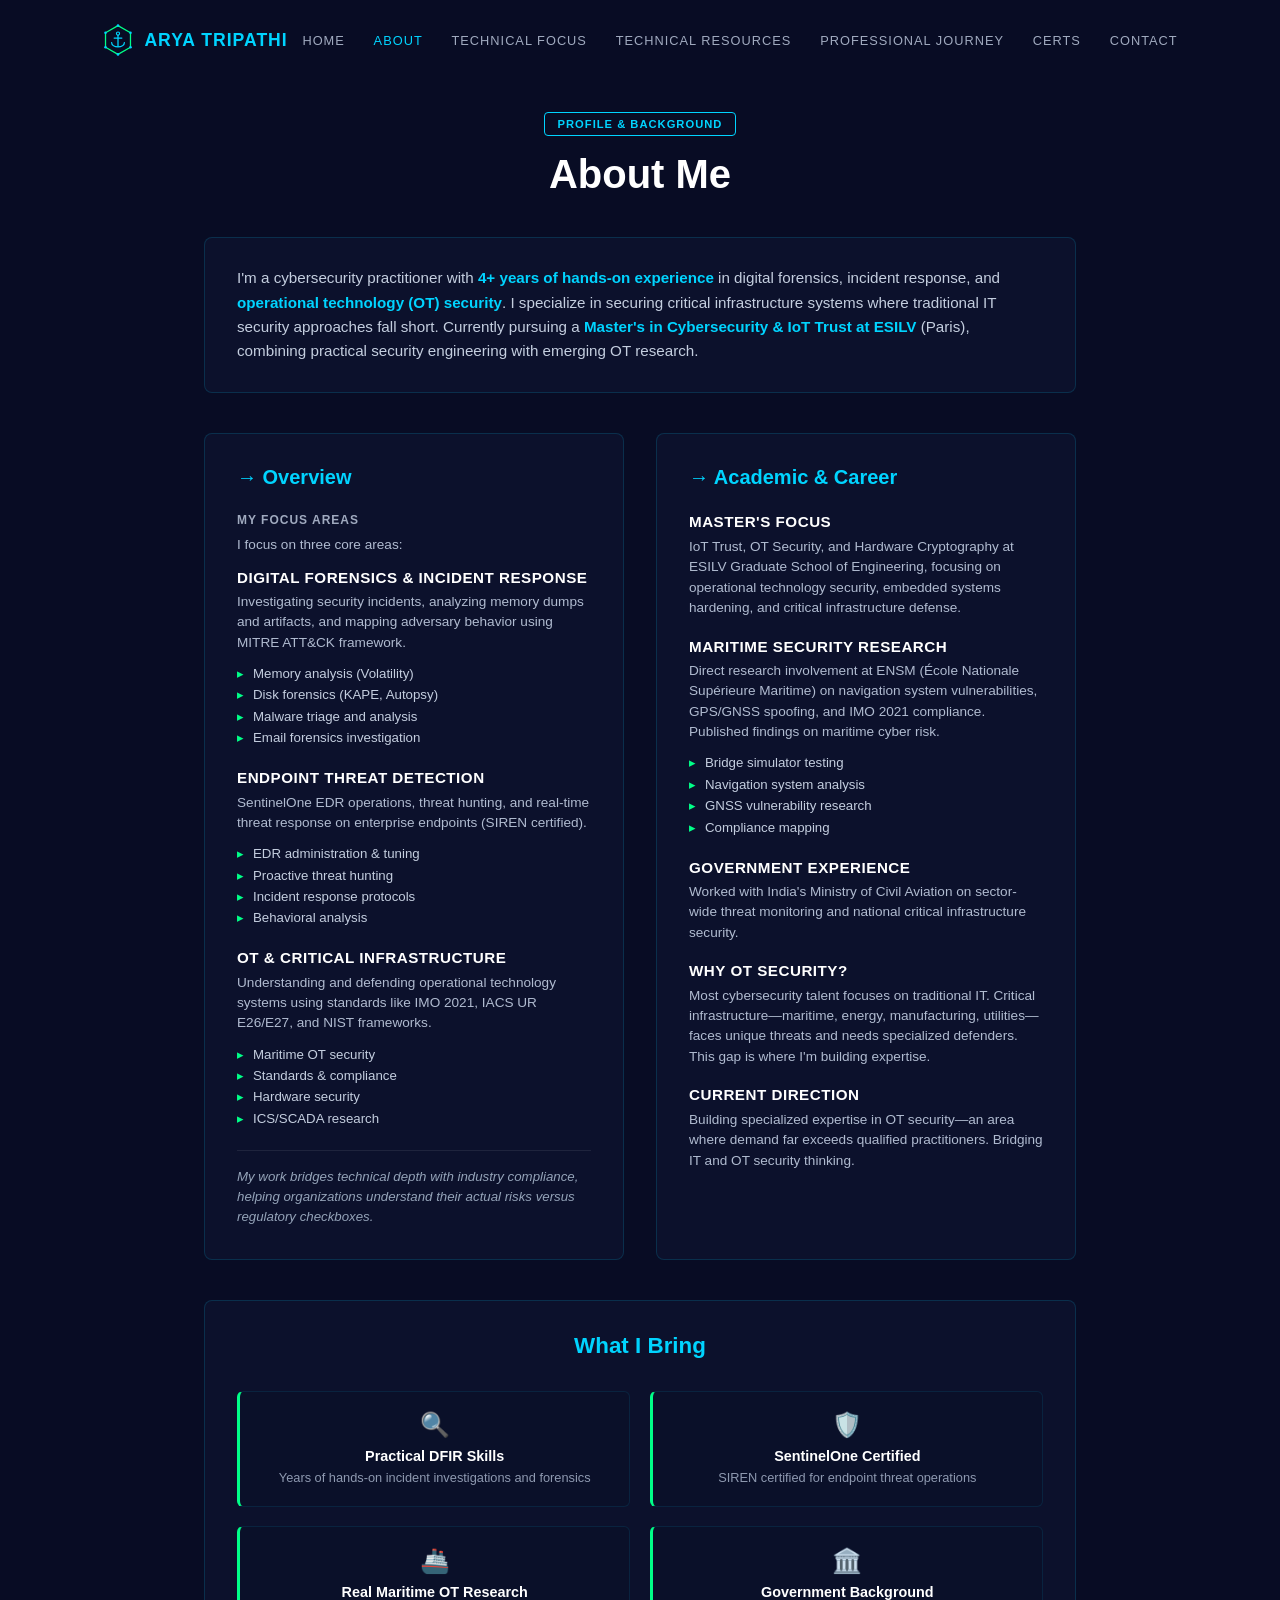
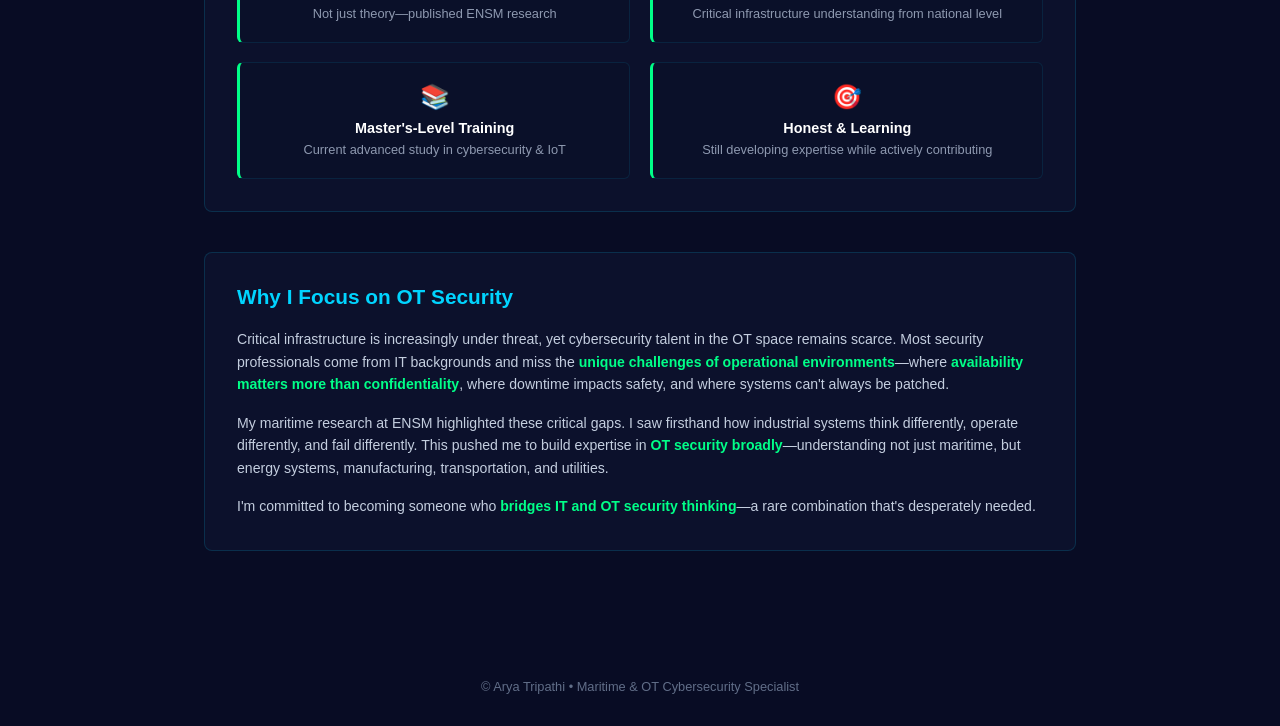
==== commit 4d69db43: "Fix about page" ====
--- a/pages/about.html
+++ b/pages/about.html
@@ -3,159 +3,434 @@
 <head>
     <meta charset="UTF-8">
     <meta name="viewport" content="width=device-width, initial-scale=1.0">
-    <title>About | Arya Tripathi - Maritime & OT Cybersecurity</title>
+    <title>About Me | Arya Tripathi</title>
+    
+    <!-- Tab Favicon -->
+    <link rel="icon" type="image/x-icon" href="../favicon.ico">
+    <link rel="shortcut icon" href="../favicon.ico">
+
     <style>
         * { margin: 0; padding: 0; box-sizing: border-box; }
         :root {
             --primary: #00d4ff;
-            --primary-dark: #0099cc;
-            --secondary: #1e3a5f;
             --accent: #00ff88;
-            --dark-bg: #0a0e27;
-            --card-bg: #1a1f3a;
+            --dark-bg: #080c24;
+            --card-bg: rgba(15, 23, 50, 0.6);
+            --card-border: rgba(0, 212, 255, 0.15);
             --text-light: #e0e0e0;
-            --text-muted: #9aa0b5;
-        }
-        body {
-            font-family: 'Segoe UI', Tahoma, Geneva, Verdana, sans-serif;
-            background: linear-gradient(135deg, #0a0e27 0%, #1a1f3a 50%, #0f1628 100%);
-            color: var(--text-light);
-            line-height: 1.6;
-            min-height: 100vh;
-            display: flex;
-            flex-direction: column;
-        }
-        nav {
-            display: flex;
-            justify-content: space-between;
-            align-items: center;
-            padding: 1.5rem 5%;
-            background: rgba(10, 14, 39, 0.95);
-            backdrop-filter: blur(10px);
-            border-bottom: 1px solid rgba(0, 212, 255, 0.1);
-            position: sticky;
-            top: 0;
-            z-index: 100;
-        }
-        .logo {
-            font-size: 1.4rem;
-            font-weight: 700;
-            color: var(--primary);
+            --text-muted: #8e99b0;
+        }
+        body { 
+            font-family: 'Segoe UI', Tahoma, Geneva, Verdana, sans-serif; 
+            background: var(--dark-bg); 
+            color: var(--text-light); 
+            min-height: 100vh; 
+            display: flex; 
+            flex-direction: column; 
+        }
+        
+        /* Navigation */
+        nav { 
+            display: flex; 
+            justify-content: space-between; 
+            align-items: center; 
+            padding: 1.5rem 8%; 
+            background: var(--dark-bg);
+        }
+        .logo-container {
             display: flex;
             align-items: center;
-            gap: 0.65rem;
+            gap: 10px;
             text-decoration: none;
         }
-        .cyber-anchor-icon {
-            width: 28px;
-            height: 28px;
-            transition: transform 0.3s ease;
-        }
-        .logo:hover .cyber-anchor-icon {
-            transform: scale(1.1) rotate(5deg);
-        }
+        .nav-logo-svg { width: 32px; height: 32px; }
+        .logo-text { font-size: 1.1rem; font-weight: 700; color: var(--primary); letter-spacing: 1px; }
         nav ul { display: flex; list-style: none; gap: 1.8rem; }
-        nav a {
-            color: var(--text-light);
-            text-decoration: none;
-            font-size: 0.85rem;
+        nav a { color: #a0aabf; text-decoration: none; font-size: 0.8rem; letter-spacing: 1px; font-weight: 500; }
+        nav a:hover, nav a.active { color: var(--primary); }
+
+        /* Container & Top Header */
+        .container { 
+            max-width: 1000px; 
+            margin: 2rem auto; 
+            padding: 0 5%; 
+            flex: 1; 
+            width: 100%; 
+        }
+
+        .header-section {
+            text-align: center;
+            margin-bottom: 2.5rem;
+        }
+
+        .pill-badge {
+            display: inline-block;
+            border: 1px solid var(--primary);
+            color: var(--primary);
+            font-size: 0.7rem;
+            font-weight: 700;
+            padding: 0.3rem 0.8rem;
+            border-radius: 4px;
+            letter-spacing: 1px;
+            text-transform: uppercase;
+            margin-bottom: 1rem;
+        }
+
+        .page-title { 
+            font-size: 2.5rem; 
+            color: #fff; 
+            font-weight: 700;
+        }
+
+        /* Top Intro Banner Box */
+        .intro-box {
+            background: var(--card-bg);
+            border: 1px solid var(--card-border);
+            border-radius: 8px;
+            padding: 1.8rem 2rem;
+            margin-bottom: 2.5rem;
+            line-height: 1.6;
+            font-size: 0.95rem;
+            color: #c4cedf;
+        }
+        .intro-box strong { color: #fff; }
+        .highlight-cyan { color: var(--primary); font-weight: 600; }
+
+        /* Main Two Column Layout */
+        .two-column-grid {
+            display: grid;
+            grid-template-columns: 1fr 1fr;
+            gap: 2rem;
+            margin-bottom: 2.5rem;
+        }
+
+        .content-card {
+            background: var(--card-bg);
+            border: 1px solid var(--card-border);
+            border-radius: 8px;
+            padding: 2rem;
+        }
+
+        .column-heading {
+            font-size: 1.25rem;
+            color: var(--primary);
+            margin-bottom: 1.5rem;
+            font-weight: 700;
+            display: flex;
+            align-items: center;
+            gap: 0.5rem;
+        }
+
+        .section-label {
+            font-size: 0.75rem;
+            font-weight: 800;
+            color: #a0aabf;
             text-transform: uppercase;
             letter-spacing: 1px;
-            transition: all 0.3s ease;
-        }
-        nav a:hover, nav a.active { color: var(--primary); }
-        nav a.highlight-link { color: var(--accent); font-weight: 600; }
-        .container { max-width: 1100px; margin: 0 auto; padding: 4rem 5%; flex: 1; width: 100%; }
-        .page-header { margin-bottom: 3rem; }
-        .status-badge {
-            display: inline-flex;
-            align-items: center;
-            gap: 0.5rem;
-            background: rgba(0, 212, 255, 0.1);
-            border: 1px solid rgba(0, 212, 255, 0.3);
+            margin-top: 1.5rem;
+            margin-bottom: 0.5rem;
+        }
+        .section-label:first-of-type { margin-top: 0; }
+
+        .sub-block-title {
+            font-size: 0.95rem;
+            font-weight: 700;
+            color: #fff;
+            margin-bottom: 0.4rem;
+            text-transform: uppercase;
+            letter-spacing: 0.5px;
+        }
+
+        .block-desc {
+            font-size: 0.85rem;
+            color: #b0bbd0;
+            line-height: 1.5;
+            margin-bottom: 0.8rem;
+        }
+
+        .bullet-list {
+            list-style: none;
+            margin-bottom: 1.5rem;
+        }
+
+        .bullet-list li {
+            font-size: 0.83rem;
+            color: #c4cedf;
+            margin-bottom: 0.4rem;
+            position: relative;
+            padding-left: 1rem;
+        }
+
+        .bullet-list li::before {
+            content: "▸";
+            color: var(--accent);
+            position: absolute;
+            left: 0;
+        }
+
+        .italic-summary {
+            font-style: italic;
+            font-size: 0.83rem;
+            color: #94a3b8;
+            line-height: 1.5;
+            border-top: 1px solid rgba(255, 255, 255, 0.08);
+            padding-top: 1rem;
+            margin-top: 1rem;
+        }
+
+        /* What I Bring Grid */
+        .grid-card-outer {
+            background: var(--card-bg);
+            border: 1px solid var(--card-border);
+            border-radius: 8px;
+            padding: 2rem;
+            margin-bottom: 2.5rem;
+        }
+
+        .grid-title {
+            text-align: center;
+            font-size: 1.4rem;
             color: var(--primary);
-            font-family: monospace;
+            margin-bottom: 2rem;
+            font-weight: 700;
+        }
+
+        .bring-grid {
+            display: grid;
+            grid-template-columns: repeat(2, 1fr);
+            gap: 1.2rem;
+        }
+
+        .bring-item {
+            background: rgba(10, 16, 40, 0.7);
+            border: 1px solid rgba(0, 212, 255, 0.1);
+            border-left: 3px solid var(--accent);
+            border-radius: 6px;
+            padding: 1.2rem;
+            text-align: center;
+        }
+
+        .bring-icon {
+            font-size: 1.5rem;
+            margin-bottom: 0.6rem;
+        }
+
+        .bring-item-title {
+            font-size: 0.9rem;
+            font-weight: 700;
+            color: #fff;
+            margin-bottom: 0.3rem;
+        }
+
+        .bring-item-desc {
             font-size: 0.8rem;
-            padding: 0.4rem 0.9rem;
-            border-radius: 20px;
+            color: var(--text-muted);
+            line-height: 1.4;
+        }
+
+        /* Why OT Security Callout Box */
+        .focus-box {
+            background: var(--card-bg);
+            border: 1px solid var(--card-border);
+            border-radius: 8px;
+            padding: 2rem;
+            margin-bottom: 2rem;
+        }
+
+        .focus-title {
+            font-size: 1.3rem;
+            color: var(--primary);
             margin-bottom: 1.2rem;
-            letter-spacing: 1px;
-        }
-        .page-header h1 { font-size: 3rem; color: #ffffff; margin-bottom: 0.8rem; }
-        .page-header p { font-size: 1.15rem; color: var(--text-muted); max-width: 800px; }
-        .grid { display: grid; grid-template-columns: repeat(auto-fit, minmax(320px, 1fr)); gap: 2rem; }
-        .card {
-            background: var(--card-bg);
-            border: 1px solid rgba(0, 212, 255, 0.15);
-            border-radius: 12px;
-            padding: 2rem;
-            box-shadow: 0 8px 32px rgba(0, 0, 0, 0.3);
-        }
-        .card h2 { font-size: 1.35rem; color: var(--primary); margin-bottom: 1rem; }
-        footer {
-            background: rgba(10, 14, 39, 0.95);
-            padding: 2rem 5%;
-            text-align: center;
-            color: var(--text-muted);
+            font-weight: 700;
+        }
+
+        .focus-p {
             font-size: 0.88rem;
-            border-top: 1px solid rgba(0, 212, 255, 0.1);
+            color: #c4cedf;
+            line-height: 1.6;
+            margin-bottom: 1rem;
+        }
+
+        .highlight-green {
+            color: var(--accent);
+            font-weight: 600;
+        }
+
+        footer { 
+            text-align: center; 
+            padding: 2rem; 
+            color: #616e88; 
+            font-size: 0.8rem; 
+            background: var(--dark-bg);
+            margin-top: 2rem;
+        }
+
+        @media (max-width: 768px) {
+            .two-column-grid, .bring-grid { grid-template-columns: 1fr; }
         }
     </style>
 </head>
 <body>
-
     <nav>
-        <a href="../index.html" class="logo">
-            <svg class="cyber-anchor-icon" viewBox="0 0 32 32" fill="none" xmlns="http://www.w3.org/2000/svg">
-                <polygon points="16,2 29,9.5 29,24.5 16,32 3,24.5 3,9.5" stroke="var(--accent)" stroke-width="2" fill="rgba(0, 255, 136, 0.05)" />
-                <circle cx="16" cy="2" r="1.5" fill="var(--primary)" />
-                <circle cx="29" cy="9.5" r="1.5" fill="var(--primary)" />
-                <circle cx="29" cy="24.5" r="1.5" fill="var(--primary)" />
-                <circle cx="16" cy="32" r="1.5" fill="var(--primary)" />
-                <circle cx="3" cy="24.5" r="1.5" fill="var(--primary)" />
-                <circle cx="3" cy="9.5" r="1.5" fill="var(--primary)" />
-                <circle cx="16" cy="8" r="2" stroke="var(--primary)" stroke-width="1.8" />
-                <line x1="16" y1="10" x2="16" y2="23" stroke="var(--primary)" stroke-width="2" stroke-linecap="round" />
-                <line x1="11" y1="13" x2="21" y2="13" stroke="var(--primary)" stroke-width="1.8" stroke-linecap="round" />
-                <path d="M 9,19 C 9,25 23,25 23,19" stroke="var(--primary)" stroke-width="2" stroke-linecap="round" fill="none" />
-                <path d="M 8,18 L 9,20 L 11,19" fill="var(--accent)" />
-                <path d="M 24,18 L 23,20 L 21,19" fill="var(--accent)" />
+        <a href="../index.html" class="logo-container">
+            <svg class="nav-logo-svg" viewBox="0 0 100 100">
+                <polygon points="50,5 89,27.5 89,72.5 50,95 11,72.5 11,27.5" fill="none" stroke="#00ff88" stroke-width="4" stroke-linejoin="round"/>
+                <circle cx="50" cy="5" r="4" fill="#00d4ff"/>
+                <circle cx="89" cy="27.5" r="4" fill="#00d4ff"/>
+                <circle cx="89" cy="72.5" r="4" fill="#00d4ff"/>
+                <circle cx="50" cy="95" r="4" fill="#00d4ff"/>
+                <circle cx="11" cy="72.5" r="4" fill="#00d4ff"/>
+                <circle cx="11" cy="27.5" r="4" fill="#00d4ff"/>
+                <circle cx="50" cy="30" r="5" fill="none" stroke="#00d4ff" stroke-width="3.5"/>
+                <line x1="50" y1="35" x2="50" y2="70" stroke="#00d4ff" stroke-width="4" stroke-linecap="round"/>
+                <line x1="38" y1="44" x2="62" y2="44" stroke="#00d4ff" stroke-width="4" stroke-linecap="round"/>
+                <path d="M 30,58 C 30,76 70,76 70,58" fill="none" stroke="#00d4ff" stroke-width="4" stroke-linecap="round"/>
             </svg>
-            Arya Tripathi
+            <span class="logo-text">ARYA TRIPATHI</span>
         </a>
         <ul>
             <li><a href="../index.html">HOME</a></li>
             <li><a href="about.html" class="active">ABOUT</a></li>
             <li><a href="services.html">TECHNICAL FOCUS</a></li>
-            <li><a href="playbook.html" class="highlight-link">TECHNICAL RESOURCES</a></li>
-            <li><a href="journey.html">JOURNEY</a></li>
+            <li><a href="playbook.html">TECHNICAL RESOURCES</a></li>
+            <li><a href="journey.html">PROFESSIONAL JOURNEY</a></li>
             <li><a href="certifications.html">CERTS</a></li>
             <li><a href="contact.html">CONTACT</a></li>
         </ul>
     </nav>
 
     <div class="container">
-        <div class="page-header">
-            <div class="status-badge">PROFILE & BACKGROUND</div>
-            <h1>About Me</h1>
-            <p>Cybersecurity practitioner with hands-on experience in digital forensics, incident response, and operational technology (OT) security. Currently pursuing a Master's in Cybersecurity & IoT Trust at ESILV (Paris).</p>
+        <!-- Top Title Section -->
+        <div class="header-section">
+            <span class="pill-badge">PROFILE &amp; BACKGROUND</span>
+            <h1 class="page-title">About Me</h1>
         </div>
 
-        <div class="grid">
-            <div class="card">
-                <h2>Overview</h2>
-                <p>I focus on securing critical infrastructure and maritime navigation systems against emerging operational and cyber threats. My technical focus bridges hands-on threat hunting with regulatory frameworks like IMO 2021 and IACS standards.</p>
+        <!-- Top Banner Box -->
+        <div class="intro-box">
+            I'm a cybersecurity practitioner with <span class="highlight-cyan">4+ years of hands-on experience</span> in digital forensics, incident response, and <span class="highlight-cyan">operational technology (OT) security</span>. I specialize in securing critical infrastructure systems where traditional IT security approaches fall short. Currently pursuing a <span class="highlight-cyan">Master's in Cybersecurity &amp; IoT Trust at ESILV</span> (Paris), combining practical security engineering with emerging OT research.
+        </div>
+
+        <!-- Two Column Main Content -->
+        <div class="two-column-grid">
+            <!-- Left Column: Overview -->
+            <div class="content-card">
+                <h2 class="column-heading">→ Overview</h2>
+                
+                <div class="section-label">MY FOCUS AREAS</div>
+                <p class="block-desc">I focus on three core areas:</p>
+
+                <div class="sub-block-title">DIGITAL FORENSICS &amp; INCIDENT RESPONSE</div>
+                <p class="block-desc">Investigating security incidents, analyzing memory dumps and artifacts, and mapping adversary behavior using MITRE ATT&amp;CK framework.</p>
+                <ul class="bullet-list">
+                    <li>Memory analysis (Volatility)</li>
+                    <li>Disk forensics (KAPE, Autopsy)</li>
+                    <li>Malware triage and analysis</li>
+                    <li>Email forensics investigation</li>
+                </ul>
+
+                <div class="sub-block-title">ENDPOINT THREAT DETECTION</div>
+                <p class="block-desc">SentinelOne EDR operations, threat hunting, and real-time threat response on enterprise endpoints (SIREN certified).</p>
+                <ul class="bullet-list">
+                    <li>EDR administration &amp; tuning</li>
+                    <li>Proactive threat hunting</li>
+                    <li>Incident response protocols</li>
+                    <li>Behavioral analysis</li>
+                </ul>
+
+                <div class="sub-block-title">OT &amp; CRITICAL INFRASTRUCTURE</div>
+                <p class="block-desc">Understanding and defending operational technology systems using standards like IMO 2021, IACS UR E26/E27, and NIST frameworks.</p>
+                <ul class="bullet-list">
+                    <li>Maritime OT security</li>
+                    <li>Standards &amp; compliance</li>
+                    <li>Hardware security</li>
+                    <li>ICS/SCADA research</li>
+                </ul>
+
+                <p class="italic-summary">My work bridges technical depth with industry compliance, helping organizations understand their actual risks versus regulatory checkboxes.</p>
             </div>
-            <div class="card">
-                <h2>Academic & Career Focus</h2>
-                <p>Specializing in IoT Trust, OT Security, and Hardware Cryptography at ESILV Graduate School of Engineering, with direct research involvement at ENSM (École Nationale Supérieure Maritime).</p>
+
+            <!-- Right Column: Academic & Career -->
+            <div class="content-card">
+                <h2 class="column-heading">→ Academic &amp; Career</h2>
+
+                <div class="sub-block-title">MASTER'S FOCUS</div>
+                <p class="block-desc">IoT Trust, OT Security, and Hardware Cryptography at ESILV Graduate School of Engineering, focusing on operational technology security, embedded systems hardening, and critical infrastructure defense.</p>
+
+                <div class="sub-block-title" style="margin-top: 1.2rem;">MARITIME SECURITY RESEARCH</div>
+                <p class="block-desc">Direct research involvement at ENSM (École Nationale Supérieure Maritime) on navigation system vulnerabilities, GPS/GNSS spoofing, and IMO 2021 compliance. Published findings on maritime cyber risk.</p>
+                <ul class="bullet-list">
+                    <li>Bridge simulator testing</li>
+                    <li>Navigation system analysis</li>
+                    <li>GNSS vulnerability research</li>
+                    <li>Compliance mapping</li>
+                </ul>
+
+                <div class="sub-block-title">GOVERNMENT EXPERIENCE</div>
+                <p class="block-desc">Worked with India's Ministry of Civil Aviation on sector-wide threat monitoring and national critical infrastructure security.</p>
+
+                <div class="sub-block-title" style="margin-top: 1.2rem;">WHY OT SECURITY?</div>
+                <p class="block-desc">Most cybersecurity talent focuses on traditional IT. Critical infrastructure—maritime, energy, manufacturing, utilities—faces unique threats and needs specialized defenders. This gap is where I'm building expertise.</p>
+
+                <div class="sub-block-title" style="margin-top: 1.2rem;">CURRENT DIRECTION</div>
+                <p class="block-desc">Building specialized expertise in OT security—an area where demand far exceeds qualified practitioners. Bridging IT and OT security thinking.</p>
             </div>
         </div>
+
+        <!-- What I Bring Grid -->
+        <div class="grid-card-outer">
+            <h2 class="grid-title">What I Bring</h2>
+            <div class="bring-grid">
+                <div class="bring-item">
+                    <div class="bring-icon">🔍</div>
+                    <div class="bring-item-title">Practical DFIR Skills</div>
+                    <div class="bring-item-desc">Years of hands-on incident investigations and forensics</div>
+                </div>
+                <div class="bring-item">
+                    <div class="bring-icon">🛡️</div>
+                    <div class="bring-item-title">SentinelOne Certified</div>
+                    <div class="bring-item-desc">SIREN certified for endpoint threat operations</div>
+                </div>
+                <div class="bring-item">
+                    <div class="bring-icon">🚢</div>
+                    <div class="bring-item-title">Real Maritime OT Research</div>
+                    <div class="bring-item-desc">Not just theory—published ENSM research</div>
+                </div>
+                <div class="bring-item">
+                    <div class="bring-icon">🏛️</div>
+                    <div class="bring-item-title">Government Background</div>
+                    <div class="bring-item-desc">Critical infrastructure understanding from national level</div>
+                </div>
+                <div class="bring-item">
+                    <div class="bring-icon">📚</div>
+                    <div class="bring-item-title">Master's-Level Training</div>
+                    <div class="bring-item-desc">Current advanced study in cybersecurity &amp; IoT</div>
+                </div>
+                <div class="bring-item">
+                    <div class="bring-icon">🎯</div>
+                    <div class="bring-item-title">Honest &amp; Learning</div>
+                    <div class="bring-item-desc">Still developing expertise while actively contributing</div>
+                </div>
+            </div>
+        </div>
+
+        <!-- Why I Focus on OT Security Callout -->
+        <div class="focus-box">
+            <h2 class="focus-title">Why I Focus on OT Security</h2>
+            <p class="focus-p">
+                Critical infrastructure is increasingly under threat, yet cybersecurity talent in the OT space remains scarce. Most security professionals come from IT backgrounds and miss the <span class="highlight-green">unique challenges of operational environments</span>—where <span class="highlight-green">availability matters more than confidentiality</span>, where downtime impacts safety, and where systems can't always be patched.
+            </p>
+            <p class="focus-p">
+                My maritime research at ENSM highlighted these critical gaps. I saw firsthand how industrial systems think differently, operate differently, and fail differently. This pushed me to build expertise in <span class="highlight-green">OT security broadly</span>—understanding not just maritime, but energy systems, manufacturing, transportation, and utilities.
+            </p>
+            <p class="focus-p" style="margin-bottom: 0;">
+                I'm committed to becoming someone who <span class="highlight-green">bridges IT and OT security thinking</span>—a rare combination that's desperately needed.
+            </p>
+        </div>
     </div>
 
     <footer>
-        <p>&copy; Arya Tripathi &bull; Maritime & OT Cybersecurity Specialist</p>
+        <p>&copy; Arya Tripathi &bull; Maritime &amp; OT Cybersecurity Specialist</p>
     </footer>
-
 </body>
 </html>
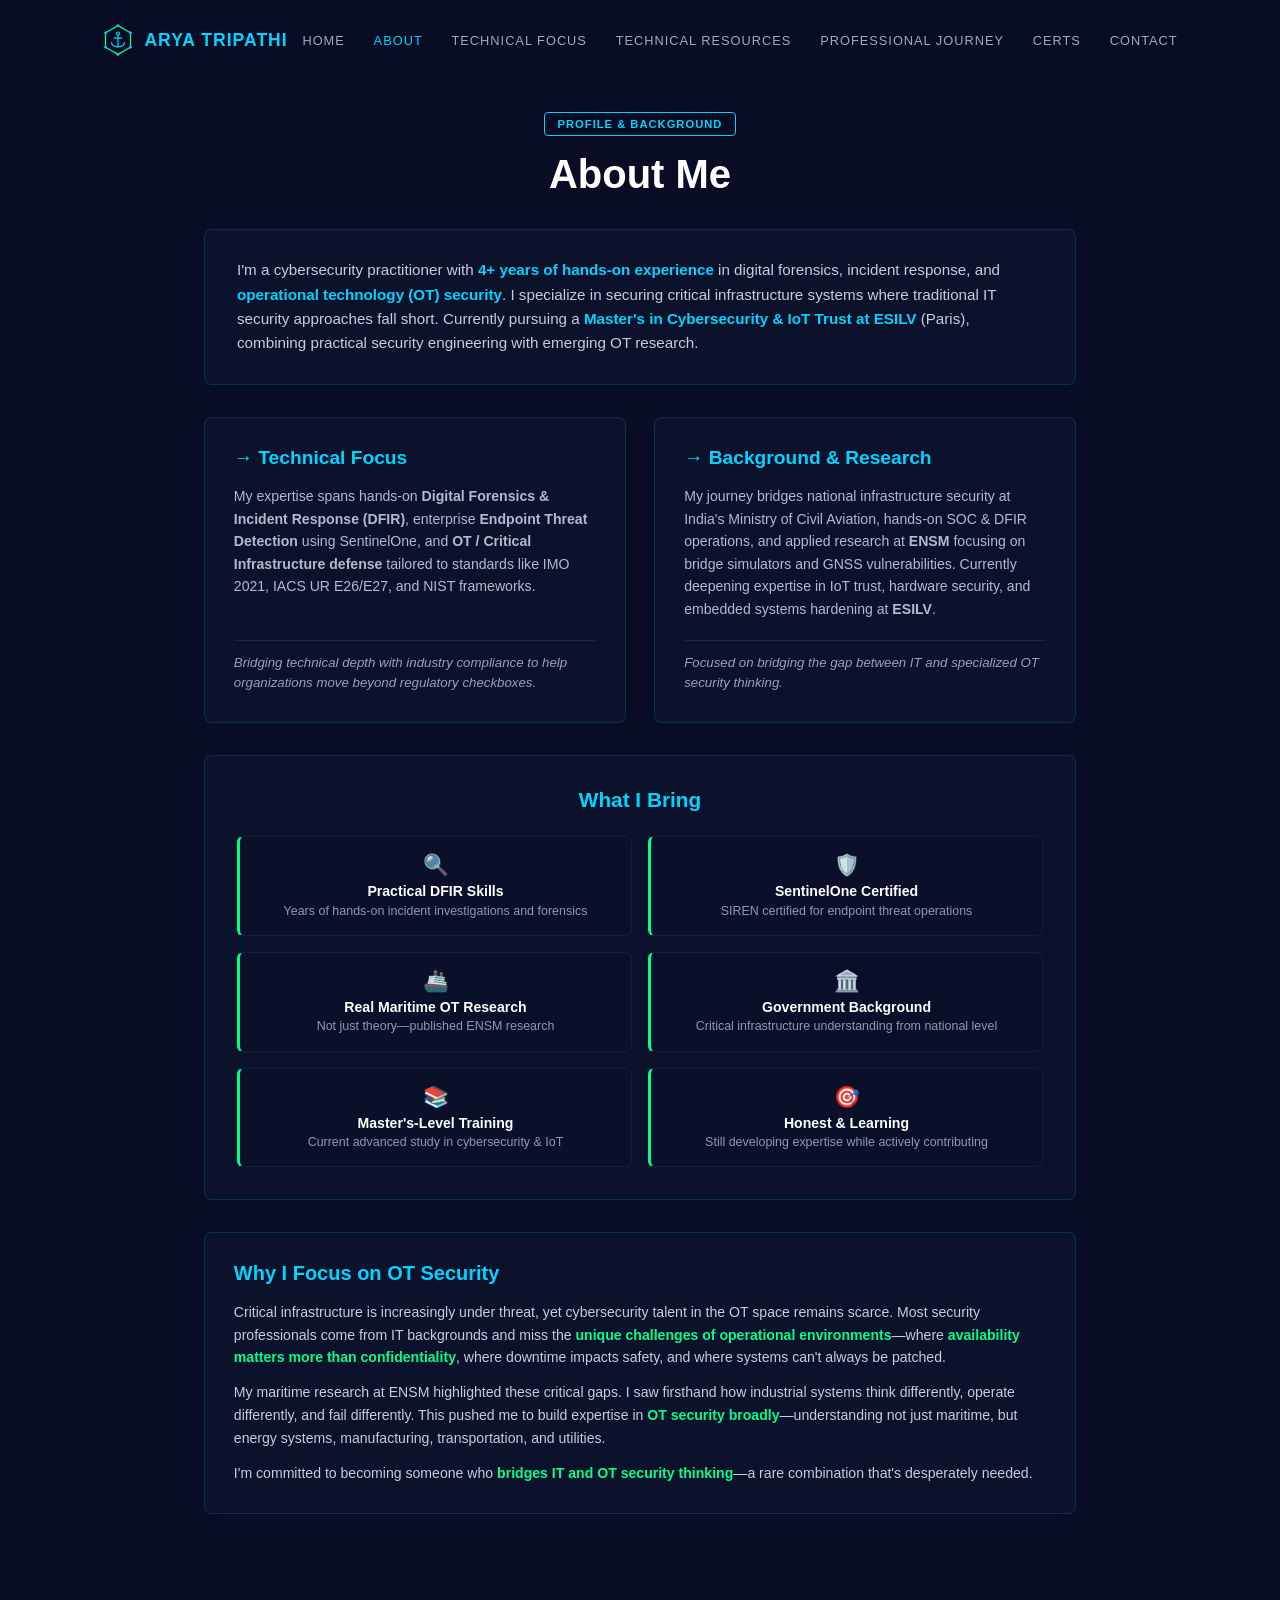
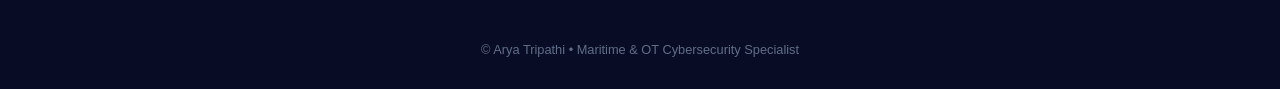
==== commit 9eb7bbec: "Fix about page" ====
--- a/pages/about.html
+++ b/pages/about.html
@@ -60,7 +60,7 @@
 
         .header-section {
             text-align: center;
-            margin-bottom: 2.5rem;
+            margin-bottom: 2rem;
         }
 
         .pill-badge {
@@ -88,7 +88,7 @@
             border: 1px solid var(--card-border);
             border-radius: 8px;
             padding: 1.8rem 2rem;
-            margin-bottom: 2.5rem;
+            margin-bottom: 2rem;
             line-height: 1.6;
             font-size: 0.95rem;
             color: #c4cedf;
@@ -96,76 +96,39 @@
         .intro-box strong { color: #fff; }
         .highlight-cyan { color: var(--primary); font-weight: 600; }
 
-        /* Main Two Column Layout */
+        /* Streamlined Two Column Layout */
         .two-column-grid {
             display: grid;
             grid-template-columns: 1fr 1fr;
-            gap: 2rem;
-            margin-bottom: 2.5rem;
+            gap: 1.8rem;
+            margin-bottom: 2rem;
         }
 
         .content-card {
             background: var(--card-bg);
             border: 1px solid var(--card-border);
             border-radius: 8px;
-            padding: 2rem;
+            padding: 1.8rem;
+            display: flex;
+            flex-direction: column;
+            justify-content: space-between;
         }
 
         .column-heading {
-            font-size: 1.25rem;
+            font-size: 1.2rem;
             color: var(--primary);
-            margin-bottom: 1.5rem;
+            margin-bottom: 1rem;
             font-weight: 700;
             display: flex;
             align-items: center;
             gap: 0.5rem;
         }
 
-        .section-label {
-            font-size: 0.75rem;
-            font-weight: 800;
-            color: #a0aabf;
-            text-transform: uppercase;
-            letter-spacing: 1px;
-            margin-top: 1.5rem;
-            margin-bottom: 0.5rem;
-        }
-        .section-label:first-of-type { margin-top: 0; }
-
-        .sub-block-title {
-            font-size: 0.95rem;
-            font-weight: 700;
-            color: #fff;
-            margin-bottom: 0.4rem;
-            text-transform: uppercase;
-            letter-spacing: 0.5px;
-        }
-
         .block-desc {
-            font-size: 0.85rem;
+            font-size: 0.88rem;
             color: #b0bbd0;
-            line-height: 1.5;
-            margin-bottom: 0.8rem;
-        }
-
-        .bullet-list {
-            list-style: none;
-            margin-bottom: 1.5rem;
-        }
-
-        .bullet-list li {
-            font-size: 0.83rem;
-            color: #c4cedf;
-            margin-bottom: 0.4rem;
-            position: relative;
-            padding-left: 1rem;
-        }
-
-        .bullet-list li::before {
-            content: "▸";
-            color: var(--accent);
-            position: absolute;
-            left: 0;
+            line-height: 1.6;
+            margin-bottom: 1.2rem;
         }
 
         .italic-summary {
@@ -174,8 +137,7 @@
             color: #94a3b8;
             line-height: 1.5;
             border-top: 1px solid rgba(255, 255, 255, 0.08);
-            padding-top: 1rem;
-            margin-top: 1rem;
+            padding-top: 0.8rem;
         }
 
         /* What I Bring Grid */
@@ -184,21 +146,21 @@
             border: 1px solid var(--card-border);
             border-radius: 8px;
             padding: 2rem;
-            margin-bottom: 2.5rem;
+            margin-bottom: 2rem;
         }
 
         .grid-title {
             text-align: center;
-            font-size: 1.4rem;
+            font-size: 1.3rem;
             color: var(--primary);
-            margin-bottom: 2rem;
+            margin-bottom: 1.5rem;
             font-weight: 700;
         }
 
         .bring-grid {
             display: grid;
             grid-template-columns: repeat(2, 1fr);
-            gap: 1.2rem;
+            gap: 1rem;
         }
 
         .bring-item {
@@ -206,26 +168,26 @@
             border: 1px solid rgba(0, 212, 255, 0.1);
             border-left: 3px solid var(--accent);
             border-radius: 6px;
-            padding: 1.2rem;
+            padding: 1rem;
             text-align: center;
         }
 
         .bring-icon {
-            font-size: 1.5rem;
-            margin-bottom: 0.6rem;
+            font-size: 1.3rem;
+            margin-bottom: 0.4rem;
         }
 
         .bring-item-title {
-            font-size: 0.9rem;
+            font-size: 0.88rem;
             font-weight: 700;
             color: #fff;
-            margin-bottom: 0.3rem;
+            margin-bottom: 0.2rem;
         }
 
         .bring-item-desc {
-            font-size: 0.8rem;
+            font-size: 0.78rem;
             color: var(--text-muted);
-            line-height: 1.4;
+            line-height: 1.3;
         }
 
         /* Why OT Security Callout Box */
@@ -233,14 +195,14 @@
             background: var(--card-bg);
             border: 1px solid var(--card-border);
             border-radius: 8px;
-            padding: 2rem;
+            padding: 1.8rem;
             margin-bottom: 2rem;
         }
 
         .focus-title {
-            font-size: 1.3rem;
+            font-size: 1.25rem;
             color: var(--primary);
-            margin-bottom: 1.2rem;
+            margin-bottom: 1rem;
             font-weight: 700;
         }
 
@@ -248,7 +210,7 @@
             font-size: 0.88rem;
             color: #c4cedf;
             line-height: 1.6;
-            margin-bottom: 1rem;
+            margin-bottom: 0.8rem;
         }
 
         .highlight-green {
@@ -311,69 +273,28 @@
             I'm a cybersecurity practitioner with <span class="highlight-cyan">4+ years of hands-on experience</span> in digital forensics, incident response, and <span class="highlight-cyan">operational technology (OT) security</span>. I specialize in securing critical infrastructure systems where traditional IT security approaches fall short. Currently pursuing a <span class="highlight-cyan">Master's in Cybersecurity &amp; IoT Trust at ESILV</span> (Paris), combining practical security engineering with emerging OT research.
         </div>
 
-        <!-- Two Column Main Content -->
+        <!-- Streamlined Two Column Layout -->
         <div class="two-column-grid">
             <!-- Left Column: Overview -->
             <div class="content-card">
-                <h2 class="column-heading">→ Overview</h2>
-                
-                <div class="section-label">MY FOCUS AREAS</div>
-                <p class="block-desc">I focus on three core areas:</p>
-
-                <div class="sub-block-title">DIGITAL FORENSICS &amp; INCIDENT RESPONSE</div>
-                <p class="block-desc">Investigating security incidents, analyzing memory dumps and artifacts, and mapping adversary behavior using MITRE ATT&amp;CK framework.</p>
-                <ul class="bullet-list">
-                    <li>Memory analysis (Volatility)</li>
-                    <li>Disk forensics (KAPE, Autopsy)</li>
-                    <li>Malware triage and analysis</li>
-                    <li>Email forensics investigation</li>
-                </ul>
-
-                <div class="sub-block-title">ENDPOINT THREAT DETECTION</div>
-                <p class="block-desc">SentinelOne EDR operations, threat hunting, and real-time threat response on enterprise endpoints (SIREN certified).</p>
-                <ul class="bullet-list">
-                    <li>EDR administration &amp; tuning</li>
-                    <li>Proactive threat hunting</li>
-                    <li>Incident response protocols</li>
-                    <li>Behavioral analysis</li>
-                </ul>
-
-                <div class="sub-block-title">OT &amp; CRITICAL INFRASTRUCTURE</div>
-                <p class="block-desc">Understanding and defending operational technology systems using standards like IMO 2021, IACS UR E26/E27, and NIST frameworks.</p>
-                <ul class="bullet-list">
-                    <li>Maritime OT security</li>
-                    <li>Standards &amp; compliance</li>
-                    <li>Hardware security</li>
-                    <li>ICS/SCADA research</li>
-                </ul>
-
-                <p class="italic-summary">My work bridges technical depth with industry compliance, helping organizations understand their actual risks versus regulatory checkboxes.</p>
+                <div>
+                    <h2 class="column-heading">→ Technical Focus</h2>
+                    <p class="block-desc">
+                        My expertise spans hands-on <strong>Digital Forensics &amp; Incident Response (DFIR)</strong>, enterprise <strong>Endpoint Threat Detection</strong> using SentinelOne, and <strong>OT / Critical Infrastructure defense</strong> tailored to standards like IMO 2021, IACS UR E26/E27, and NIST frameworks.
+                    </p>
+                </div>
+                <p class="italic-summary">Bridging technical depth with industry compliance to help organizations move beyond regulatory checkboxes.</p>
             </div>
 
-            <!-- Right Column: Academic & Career -->
+            <!-- Right Column: Academic & Experience Summary -->
             <div class="content-card">
-                <h2 class="column-heading">→ Academic &amp; Career</h2>
-
-                <div class="sub-block-title">MASTER'S FOCUS</div>
-                <p class="block-desc">IoT Trust, OT Security, and Hardware Cryptography at ESILV Graduate School of Engineering, focusing on operational technology security, embedded systems hardening, and critical infrastructure defense.</p>
-
-                <div class="sub-block-title" style="margin-top: 1.2rem;">MARITIME SECURITY RESEARCH</div>
-                <p class="block-desc">Direct research involvement at ENSM (École Nationale Supérieure Maritime) on navigation system vulnerabilities, GPS/GNSS spoofing, and IMO 2021 compliance. Published findings on maritime cyber risk.</p>
-                <ul class="bullet-list">
-                    <li>Bridge simulator testing</li>
-                    <li>Navigation system analysis</li>
-                    <li>GNSS vulnerability research</li>
-                    <li>Compliance mapping</li>
-                </ul>
-
-                <div class="sub-block-title">GOVERNMENT EXPERIENCE</div>
-                <p class="block-desc">Worked with India's Ministry of Civil Aviation on sector-wide threat monitoring and national critical infrastructure security.</p>
-
-                <div class="sub-block-title" style="margin-top: 1.2rem;">WHY OT SECURITY?</div>
-                <p class="block-desc">Most cybersecurity talent focuses on traditional IT. Critical infrastructure—maritime, energy, manufacturing, utilities—faces unique threats and needs specialized defenders. This gap is where I'm building expertise.</p>
-
-                <div class="sub-block-title" style="margin-top: 1.2rem;">CURRENT DIRECTION</div>
-                <p class="block-desc">Building specialized expertise in OT security—an area where demand far exceeds qualified practitioners. Bridging IT and OT security thinking.</p>
+                <div>
+                    <h2 class="column-heading">→ Background &amp; Research</h2>
+                    <p class="block-desc">
+                        My journey bridges national infrastructure security at India's Ministry of Civil Aviation, hands-on SOC &amp; DFIR operations, and applied research at <strong>ENSM</strong> focusing on bridge simulators and GNSS vulnerabilities. Currently deepening expertise in IoT trust, hardware security, and embedded systems hardening at <strong>ESILV</strong>.
+                    </p>
+                </div>
+                <p class="italic-summary">Focused on bridging the gap between IT and specialized OT security thinking.</p>
             </div>
         </div>
 
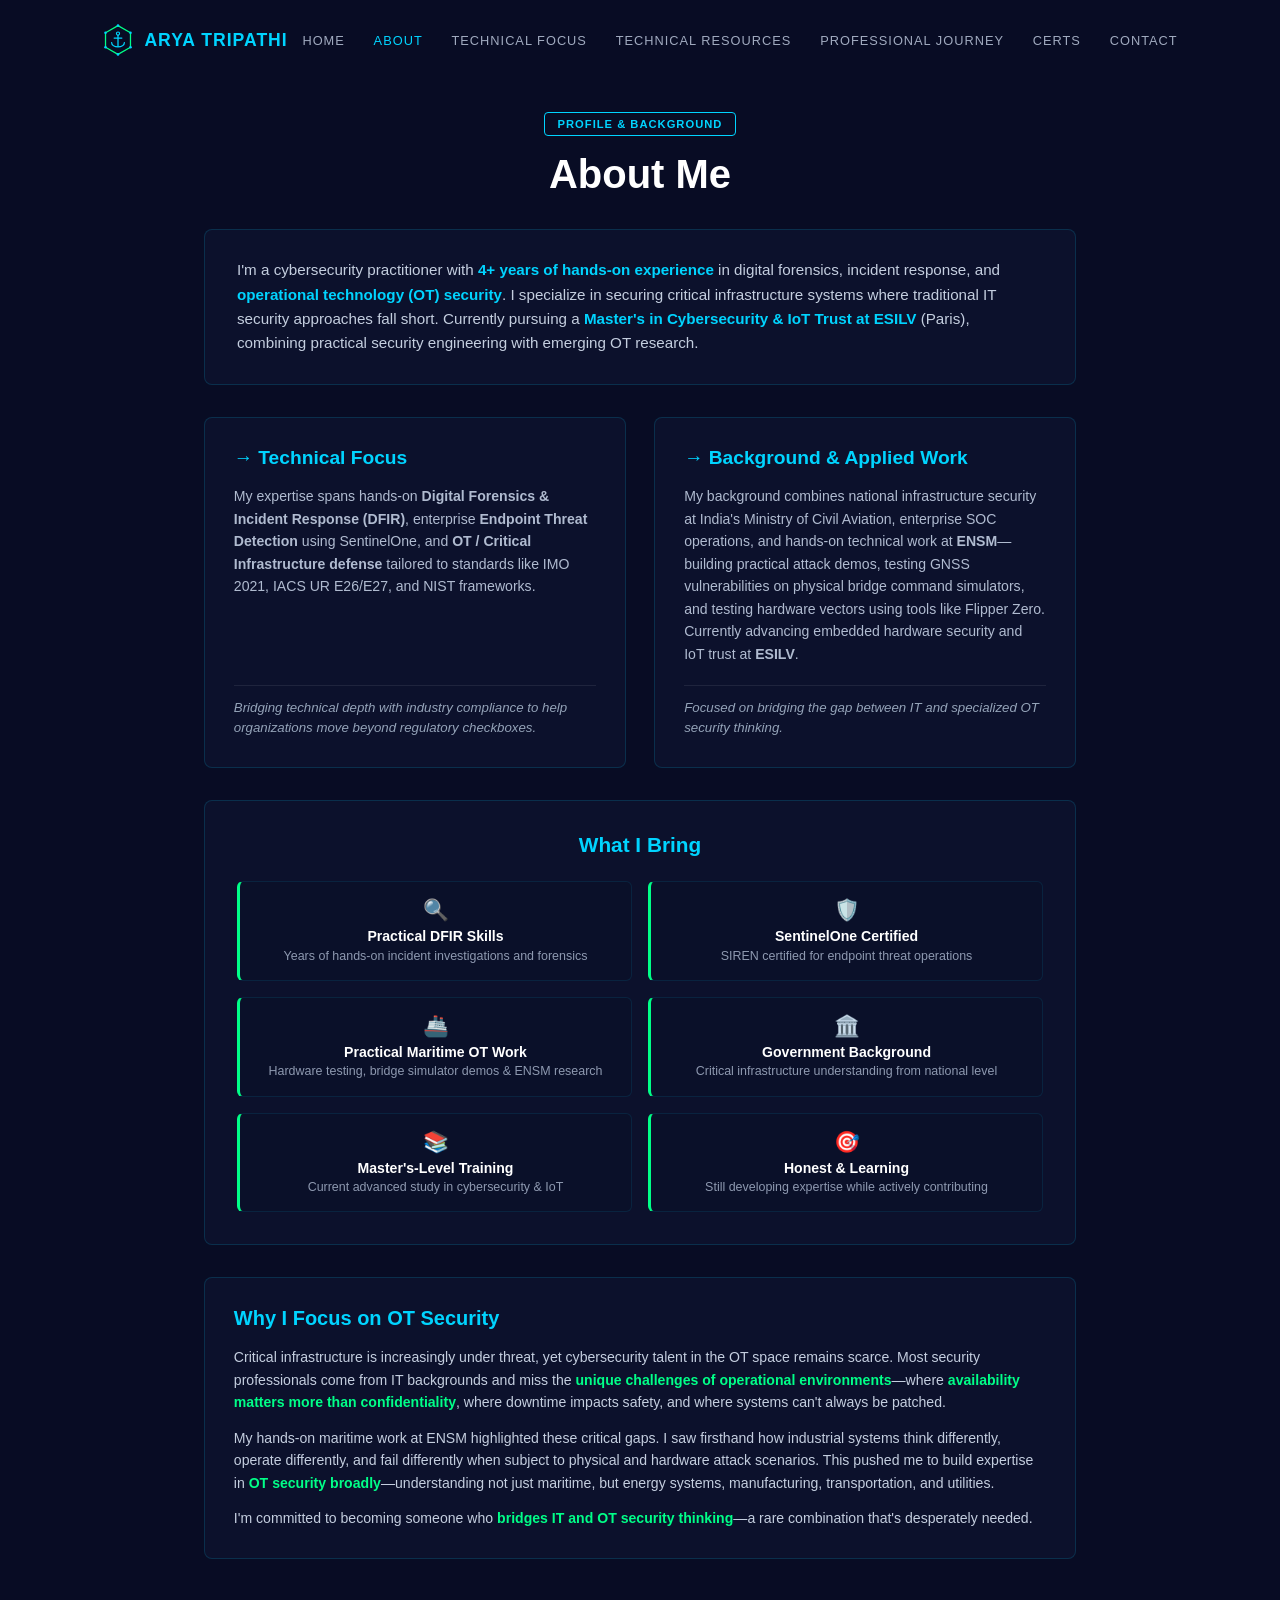
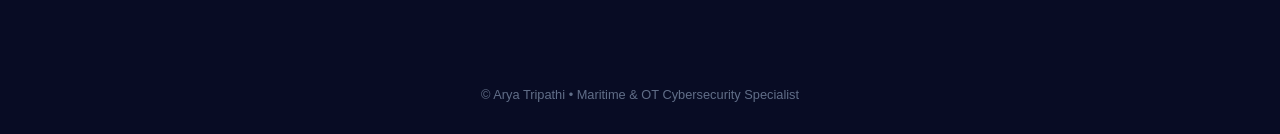
==== commit 1bbb87c8: "Fix about page" ====
--- a/pages/about.html
+++ b/pages/about.html
@@ -190,7 +190,7 @@
             line-height: 1.3;
         }
 
-        /* Why OT Security Callout Box */
+        /* Why I Focus on OT Security Callout Box */
         .focus-box {
             background: var(--card-bg);
             border: 1px solid var(--card-border);
@@ -275,7 +275,7 @@
 
         <!-- Streamlined Two Column Layout -->
         <div class="two-column-grid">
-            <!-- Left Column: Overview -->
+            <!-- Left Column: Technical Focus -->
             <div class="content-card">
                 <div>
                     <h2 class="column-heading">→ Technical Focus</h2>
@@ -286,12 +286,12 @@
                 <p class="italic-summary">Bridging technical depth with industry compliance to help organizations move beyond regulatory checkboxes.</p>
             </div>
 
-            <!-- Right Column: Academic & Experience Summary -->
+            <!-- Right Column: Experience & Applied Research -->
             <div class="content-card">
                 <div>
-                    <h2 class="column-heading">→ Background &amp; Research</h2>
+                    <h2 class="column-heading">→ Background &amp; Applied Work</h2>
                     <p class="block-desc">
-                        My journey bridges national infrastructure security at India's Ministry of Civil Aviation, hands-on SOC &amp; DFIR operations, and applied research at <strong>ENSM</strong> focusing on bridge simulators and GNSS vulnerabilities. Currently deepening expertise in IoT trust, hardware security, and embedded systems hardening at <strong>ESILV</strong>.
+                        My background combines national infrastructure security at India's Ministry of Civil Aviation, enterprise SOC operations, and hands-on technical work at <strong>ENSM</strong>—building practical attack demos, testing GNSS vulnerabilities on physical bridge command simulators, and testing hardware vectors using tools like Flipper Zero. Currently advancing embedded hardware security and IoT trust at <strong>ESILV</strong>.
                     </p>
                 </div>
                 <p class="italic-summary">Focused on bridging the gap between IT and specialized OT security thinking.</p>
@@ -314,8 +314,8 @@
                 </div>
                 <div class="bring-item">
                     <div class="bring-icon">🚢</div>
-                    <div class="bring-item-title">Real Maritime OT Research</div>
-                    <div class="bring-item-desc">Not just theory—published ENSM research</div>
+                    <div class="bring-item-title">Practical Maritime OT Work</div>
+                    <div class="bring-item-desc">Hardware testing, bridge simulator demos &amp; ENSM research</div>
                 </div>
                 <div class="bring-item">
                     <div class="bring-icon">🏛️</div>
@@ -342,7 +342,7 @@
                 Critical infrastructure is increasingly under threat, yet cybersecurity talent in the OT space remains scarce. Most security professionals come from IT backgrounds and miss the <span class="highlight-green">unique challenges of operational environments</span>—where <span class="highlight-green">availability matters more than confidentiality</span>, where downtime impacts safety, and where systems can't always be patched.
             </p>
             <p class="focus-p">
-                My maritime research at ENSM highlighted these critical gaps. I saw firsthand how industrial systems think differently, operate differently, and fail differently. This pushed me to build expertise in <span class="highlight-green">OT security broadly</span>—understanding not just maritime, but energy systems, manufacturing, transportation, and utilities.
+                My hands-on maritime work at ENSM highlighted these critical gaps. I saw firsthand how industrial systems think differently, operate differently, and fail differently when subject to physical and hardware attack scenarios. This pushed me to build expertise in <span class="highlight-green">OT security broadly</span>—understanding not just maritime, but energy systems, manufacturing, transportation, and utilities.
             </p>
             <p class="focus-p" style="margin-bottom: 0;">
                 I'm committed to becoming someone who <span class="highlight-green">bridges IT and OT security thinking</span>—a rare combination that's desperately needed.
